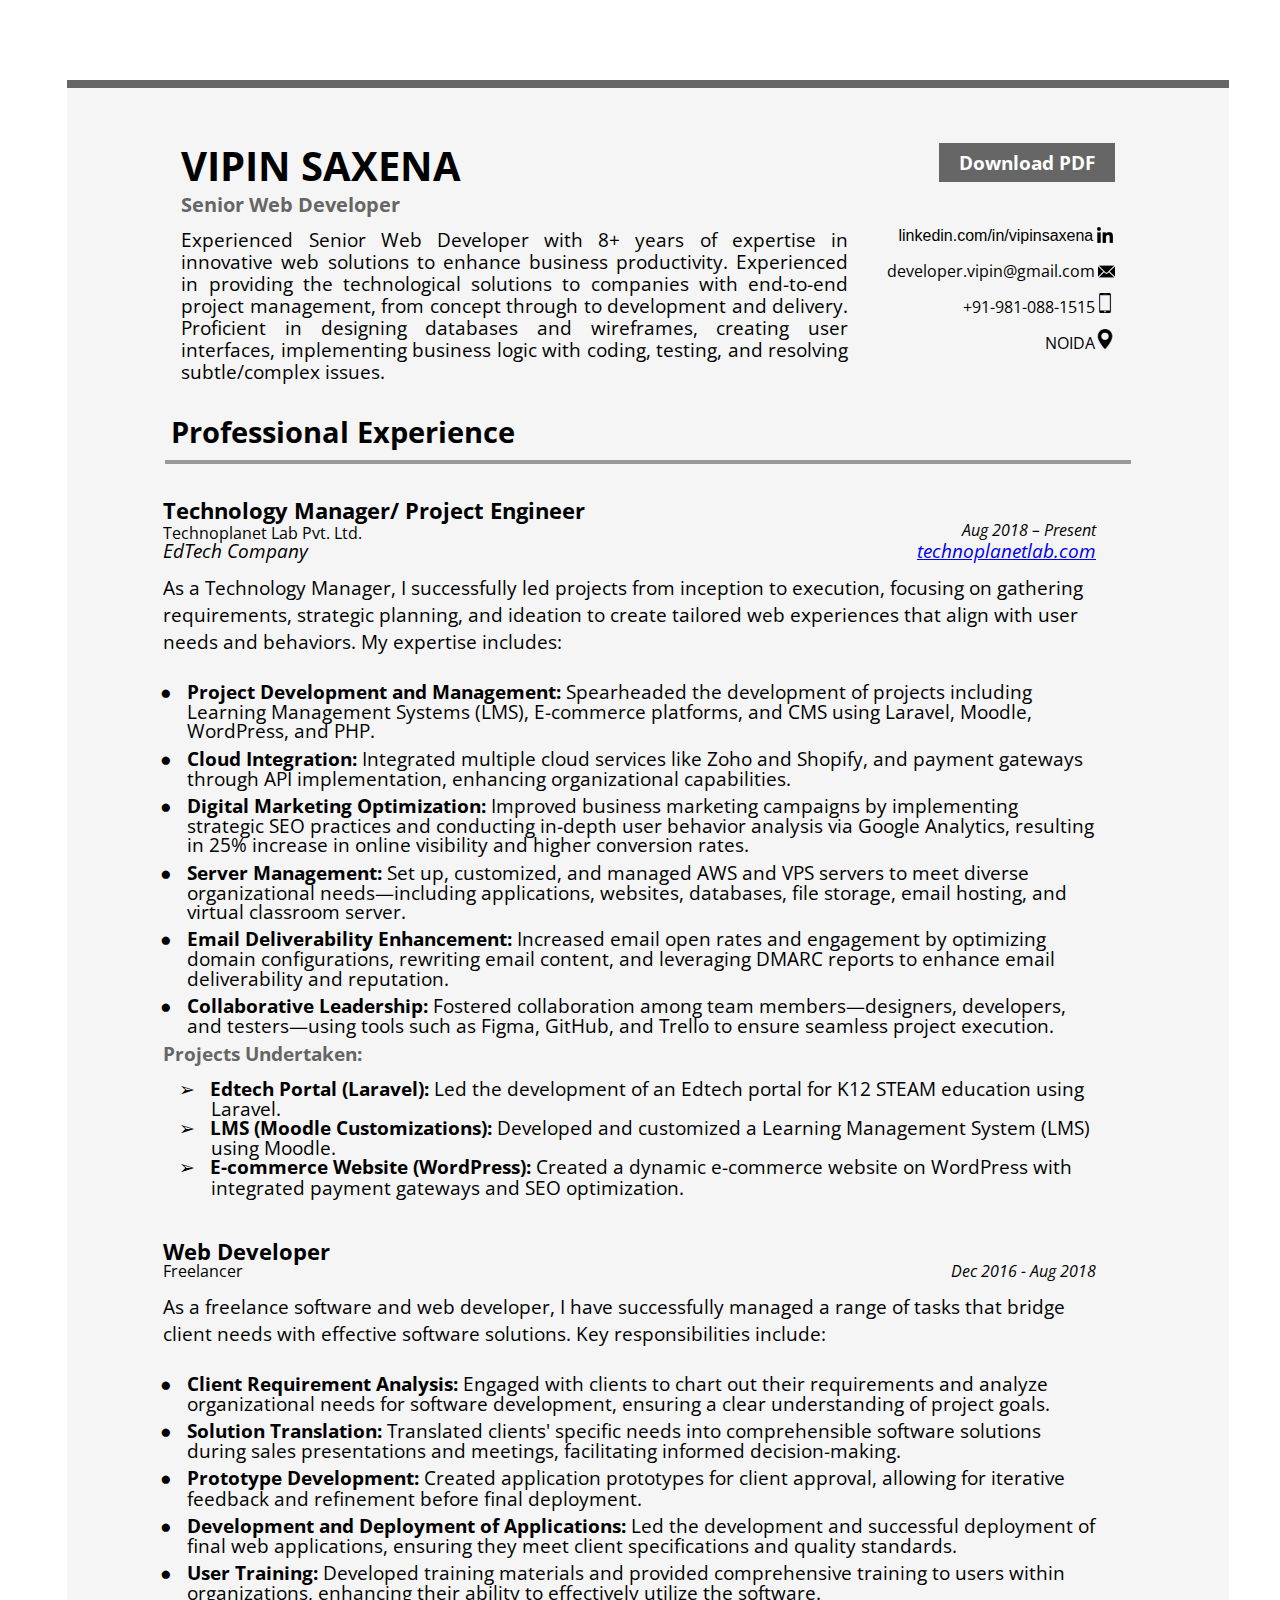
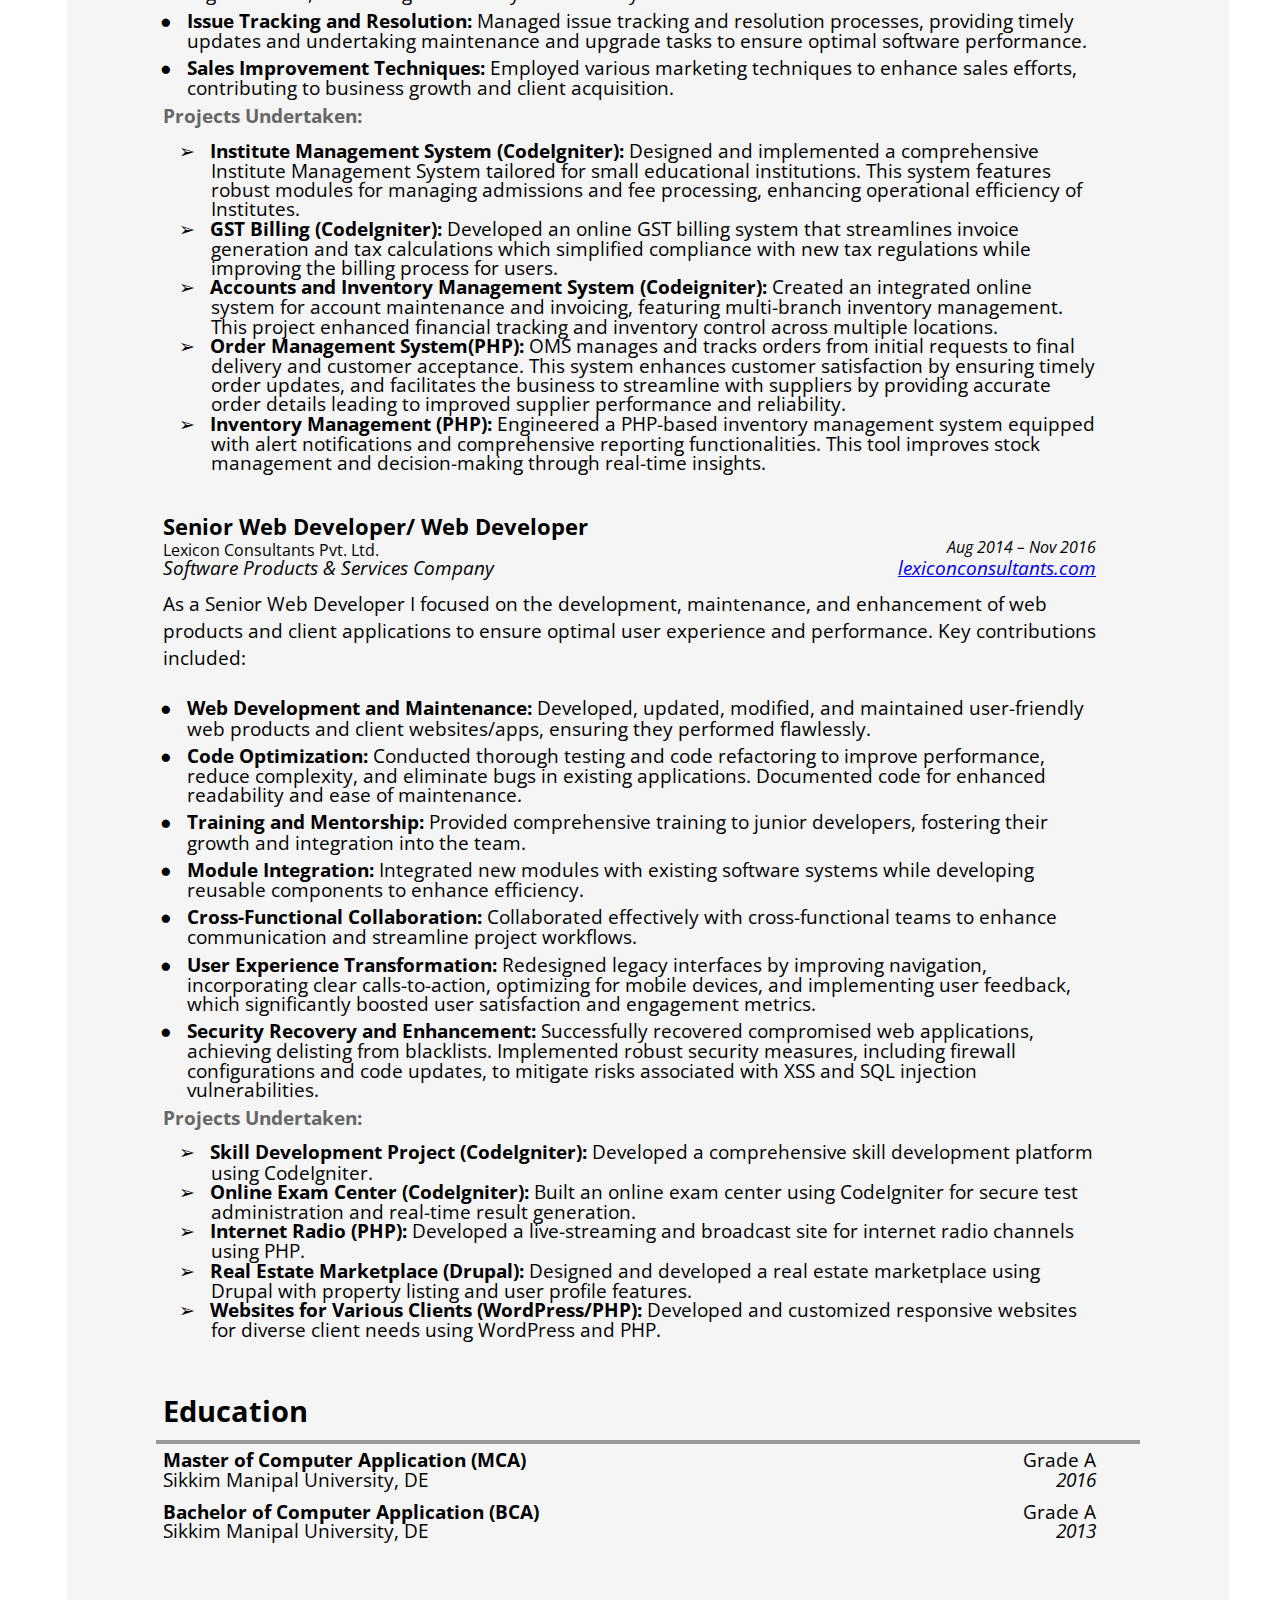
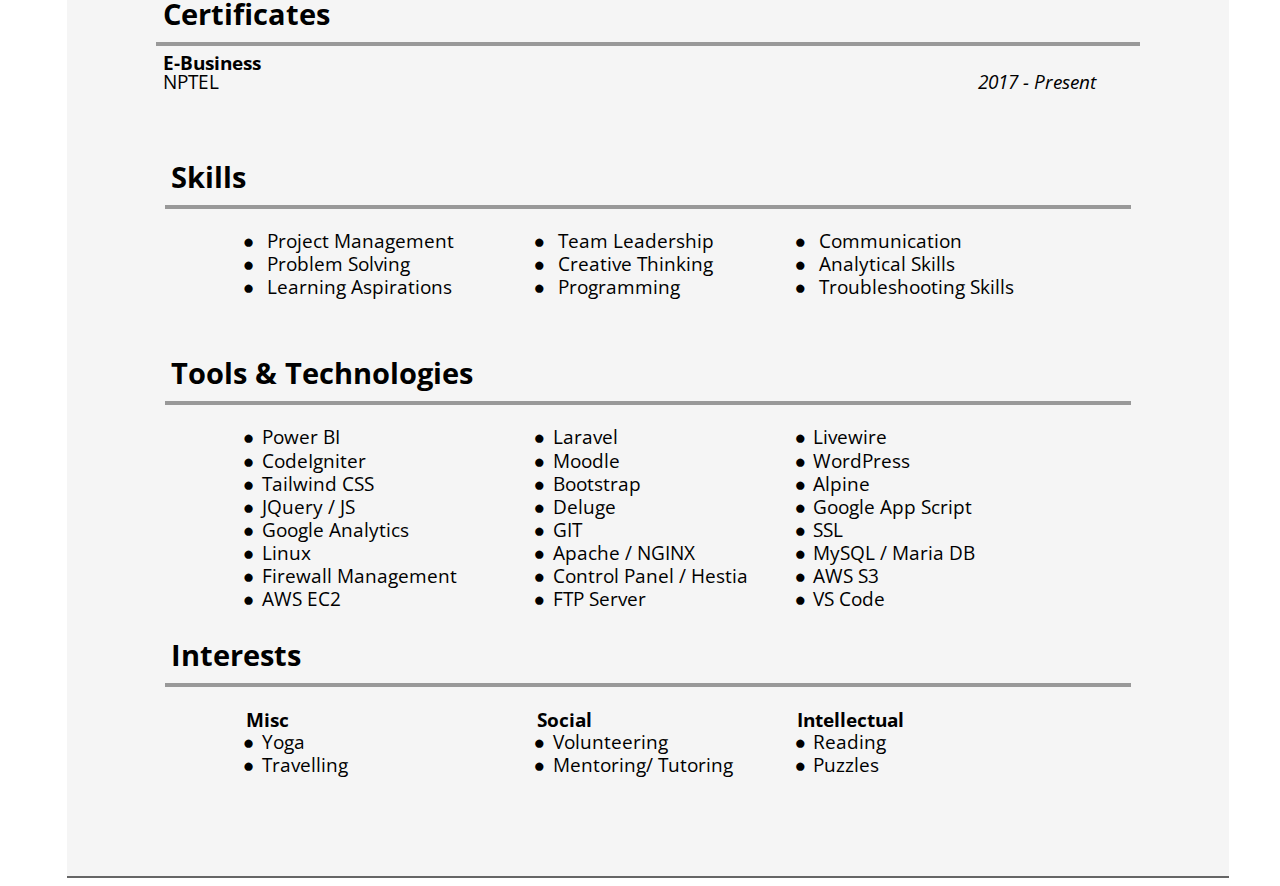
==== index.html @ e1110d9c "Updated Resume" ====
<html>
  <head>
    <meta content="text/html; charset=UTF-8" http-equiv="content-type" />
    <link rel="preconnect" href="https://fonts.googleapis.com" />
    <link rel="preconnect" href="https://fonts.gstatic.com" crossorigin />
    <link
      href="https://fonts.googleapis.com/css2?family=Open+Sans:ital,wght@0,300..800;1,300..800&display=swap"
      rel="stylesheet"
    />
    <link rel="stylesheet" href="style.css" />
  </head>
  <body class="doc-content">
    <div class="container">
      <table class="c86">
        <tr class="c74">
          <td class="c28" colspan="1" rowspan="6">
            <p class="c3 title">
              <span class="c41 c73">VIPIN SAXENA</span>
            </p>
            <p class="c30 subtitle">
              <span class="c76">Senior Web Developer</span>
            </p>
            <p class="c18">
              <span class="c1"
                >Experienced Senior Web Developer with 8+ years of expertise in innovative web solutions to enhance business productivity. Experienced in providing the technological solutions to companies with end-to-end project management, from concept through to development and delivery. Proficient in designing databases and wireframes, creating user interfaces, implementing business logic with coding, testing, and resolving subtle/complex issues.</span>
            </p>
          </td>
          <td class="c16" colspan="1" rowspan="1">
                  <span class="c22"><a
                    id="pdf"
                    href="resume/Vipin_Resume_3.0.pdf"
                    style="
                      font-weight: bold;
                      color: white;
                      display: block;
                      float: right;
                      background: #666;
                      padding: 6px 20px 6px 20px;
                      margin-bottom: 6px;
                      text-decoration: none;
                    "
                    download="">Download PDF</a></span>
          </td>
        </tr>
        <tr class="c37">
          <td class="c33" colspan="1" rowspan="1">
            <p class="c59 c20"><span><a
              class="c24 normal-font"
              target="_blank"
              href="http://linkedin.com/in/vipinsaxena"
              >linkedin.com/in/vipinsaxena</a></span><span
            style="
              overflow: hidden;
              display: inline-block;
              margin: 0px 0px;
              margin-top: 4px;
              margin-bottom: -4px;
              margin-left: 2px;
              border: 0px solid #000000;
              transform: rotate(0rad) translateZ(0px);
              -webkit-transform: rotate(0rad) translateZ(0px);
              width: 19.38px;
              height: 19.38px;
            "
            class="c46 c72 normal-font"><img
              alt=""
              src="images/image2.png"
              style="
                width: 19.38px;
                height: 19.38px;
                margin-left: 0px;
                margin-top: 0px;
                transform: rotate(0rad) translateZ(0px);
                -webkit-transform: rotate(0rad) translateZ(0px);
              "
              title=""/></span></p>
          </td>
        </tr>

        <tr class="c37">
          <td class="c33" colspan="1" rowspan="1">
            <p class="c59 c20"><span class="c22"><a class="c24 normal-font yog vidhyutPatra" href="#" name="developer.vipin" type="gmail"  onclick="this.href='mail'+'to'+':'+this.name+'@'+this.type+'.'+'com';"
                  >@</a></span
              ><span
                style="
                  overflow: hidden;
                  display: inline-block;
                  margin: 0px 0px;
                  margin-top: 6px;
                  margin-bottom: -6px;
                  margin-left: 0px;
                  border: 0px solid #000000;
                  transform: rotate(0rad) translateZ(0px);
                  -webkit-transform: rotate(0rad) translateZ(0px);
                  width: 19.58px;
                  height: 19.58px;
                "
                ><img
                  alt=""
                  src="images/image1.png"
                  style="
                    width: 16.75px;
                    height: 16.75px;
                    margin-left: 0px;
                    margin-top: 0px;
                    transform: rotate(0rad) translateZ(0px);
                    -webkit-transform: rotate(0rad) translateZ(0px);
                  "
                  title=""
              />
            </span></p>
          </td>
        </tr>
        <tr class="c37">
          <td class="c33" colspan="1" rowspan="1">
            <p class="c59 c20">
              <span class="c22"
                ><a class="c24 normal-font yog durbhash" name="9810" type="1515" href="#" onclick="this.href='tel'+':'+this.name+'88'+this.type;">88</a></span
              ><span
                style="
                  overflow: hidden;
                  display: inline-block;
                  margin: 0px 0px;
                  border: 0px solid #000000;
                  transform: rotate(0rad) translateZ(0px);
                  -webkit-transform: rotate(0rad) translateZ(0px);
                  width: 19.58px;
                  height: 19.58px;
                "
                ><img
                  alt=""
                  src="images/image3.png"
                  style="
                    width: 19.58px;
                    height: 19.58px;
                    margin-left: 0px;
                    margin-top: 0px;
                    transform: rotate(0rad) translateZ(0px);
                    -webkit-transform: rotate(0rad) translateZ(0px);
                  "
                  title=""
              /></span>
            </p>
          </td>
        </tr>
        <tr class="c37">
          <td class="c33" colspan="1" rowspan="1">
            <p class="c59 c20">
              <span class="c22"><a class="c24 normal-font" target="_blank" href="https://maps.app.goo.gl/vRNLDm1FJwgRW8YP8">NOIDA</a></span
              ><span
                style="
                  overflow: hidden;
                  display: inline-block;
                  margin: 0px 0px;
                  border: 0px solid #000000;
                  transform: rotate(0rad) translateZ(0px);
                  -webkit-transform: rotate(0rad) translateZ(0px);
                  width: 20px;
                  height: 20px;
                "
                ><img
                  alt=""
                  src="images/image4.png"
                  style="
                    width: 20px;
                    height: 20px;
                    margin-left: 0px;
                    margin-top: 0px;
                    transform: rotate(0rad) translateZ(0px);
                    -webkit-transform: rotate(0rad) translateZ(0px);
                  "
                  title=""
              /></span>
            </p>
          </td>
        </tr>
        
        <tr class="c37">
          <td class="c33" colspan="1" rowspan="1">
            <p class="c13"><span class="c22"></span></p>
          </td>
        </tr>
      </table>
      <p class="c3 c20 title">
        <span class="c41 c82"></span>
      </p>
      <table class="c32">
        <tr class="c6">
          <td class="c53" colspan="1" rowspan="1">
            <p class="c3 title">
              <span class="c15">Professional Experience</span>
            </p>
          </td>
          <td class="c80" colspan="1" rowspan="1">
            <p class="c5"><span class="c39"></span></p>
          </td>
        </tr>
      </table>
      <p class="c5"><span class="c12"></span></p>
      <p class="c5"><span class="c12"></span></p>
      <table class="c32">
        <tr class="c6">
          <td class="c10" colspan="1" rowspan="1">
            <p class="c17">
              <span class="c41 c47">Technology Manager/ Project Engineer</span>
            </p>
            <p class="c48">
              <span class="c46 normal-font">Technoplanet Lab Pvt. Ltd.</span
              ><span class="c46 "></span
              ><span class="c46 c52 normal-font" style="display: block; float: right"
                >Aug 2018 &ndash; Present</span
              ><span class="c36"><br /></span
              ><span class="c36 c52">EdTech Company</span
              ><span class="c36"></span
              ><span class="c36 c52 c79" style="display: block; float: right"
                ><a href="http://www.technoplanetlab.com" target="_blank"
                  >technoplanetlab.com</a
                ></span
              >
            </p>
            <p class="c1"><span class="statement">
              As a Technology Manager, I successfully led projects from
              inception to execution, focusing on gathering requirements,
              strategic planning, and ideation to create tailored web
              experiences that align with user needs and behaviors. My expertise
              includes:</span>
            </p>
            <span class="c36"><br /></span>
            <ul class="c2 lst-kix_7pth4wl0i5ta-0 start responsibilities">
              <li class="c9 li-bullet-0">
                <span class="c1"
                  ><span class="bold">Project Development and Management:</span> Spearheaded the development of projects including Learning Management Systems (LMS), E-commerce platforms, and CMS using Laravel, Moodle, WordPress, and PHP.</span
                >
              </li>
              <li class="c9 li-bullet-0">
                <span class="c1"
                  ><span class="bold">Cloud Integration:</span> Integrated multiple cloud services like Zoho and Shopify, and payment gateways through API implementation, enhancing organizational capabilities.</span
                >
              </li>
              <li class="c9 li-bullet-0">
                <span class="c1"
                  ><span class="bold">Digital Marketing Optimization:</span> Improved business marketing campaigns by implementing strategic SEO practices and conducting in-depth user behavior analysis via Google Analytics, resulting in 25% increase in online visibility and higher conversion rates.</span
                >
              </li>
              <li class="c9 li-bullet-0">
                <span class="c1"
                  ><span class="bold">Server Management:</span> Set up, customized, and managed AWS and VPS servers to meet diverse organizational needs—including applications, websites, databases, file storage, email hosting, and virtual classroom server.</span
                >
              </li>
              <li class="c9 li-bullet-0">
                <span class="c1"
                  ><span class="bold">Email Deliverability Enhancement:</span>
                  Increased email open rates and engagement by optimizing domain
                  configurations, rewriting email content, and leveraging DMARC
                  reports to enhance email deliverability and reputation.</span
                >
              </li>
              <li class="c9 li-bullet-0">
                <span class="c1"
                  ><span class="bold">Collaborative Leadership:</span> Fostered
                  collaboration among team members—designers, developers, and
                  testers—using tools such as Figma, GitHub, and Trello to
                  ensure seamless project execution.</span
                >
              </li>
            </ul>
            <p class="c11 subtitle">
              <span class="c34">Projects Undertaken:</span>
            </p>
            <ul class="c2 lst-kix_u832v8vdke1q-0 start projects">
              <li class="c7 li-bullet-0">
                <span class="c1"
                  ><span class="bold">Edtech Portal (Laravel):</span> Led the development of an Edtech portal for K12 STEAM education using Laravel.</span
                >
              </li>
              <li class="c7 li-bullet-0">
                <span class="c1"><span class="bold">LMS (Moodle Customizations):</span> Developed and customized a Learning Management System (LMS) using Moodle.</span>
              </li>
              <li class="c7 li-bullet-0">
                <span class="c1"><span class="bold">E-commerce Website (WordPress):</span> Created a dynamic e-commerce website on WordPress with integrated payment gateways and SEO optimization.</span>
              </li>
            </ul>
            <p class="c5"><span class="c12"></span></p>
            <p class="c5"><span class="c12"></span></p>
            <p class="c5"><span class="c12"></span></p>
            <p class="c17">
              <span class="c41 c47">Web Developer</span>
            </p>
            <p class="c48">
              <span class="c46 normal-font">Freelancer</span
              ><span class="c46 c52 normal-font" style="display: block; float: right"
                >Dec 2016 - Aug 2018</span
              >
            </p>
            <p class="c1">
              As a freelance software and web developer, I have successfully
              managed a range of tasks that bridge client needs with effective
              software solutions. Key responsibilities include:
            </p>
            <span class="c36"><br /></span>
            <ul class="c2 lst-kix_7pth4wl0i5ta-0 responsibilities">
              <li class="c9 li-bullet-0">
                <span class="c1"
                  ><span class="bold">Client Requirement Analysis:</span>
                  Engaged with clients to chart out their requirements and
                  analyze organizational needs for software development,
                  ensuring a clear understanding of project goals.</span
                >
              </li>
              <li class="c9 li-bullet-0">
                <span class="c1"
                  ><span class="bold">Solution Translation:</span> Translated
                  clients' specific needs into comprehensible software solutions
                  during sales presentations and meetings, facilitating informed
                  decision-making.</span
                >
              </li>
              <li class="c9 li-bullet-0">
                <span class="c1"
                  ><span class="bold">Prototype Development:</span> Created
                  application prototypes for client approval, allowing for
                  iterative feedback and refinement before final
                  deployment.</span
                >
              </li>
              <li class="c9 li-bullet-0">
                <span class="c1"
                  ><span class="bold"
                    >Development and Deployment of Applications:</span
                  >
                  Led the development and successful deployment of final web applications, ensuring they meet client
                  specifications and quality standards.</span
                >
              </li>
              <li class="c9 li-bullet-0">
                <span class="c1"
                  ><span class="bold">User Training:</span> Developed training
                  materials and provided comprehensive training to users within
                  organizations, enhancing their ability to effectively utilize
                  the software.</span
                >
              </li>
              <li class="c9 li-bullet-0">
                <span class="c1"
                  ><span class="bold">Issue Tracking and Resolution:</span>
                  Managed issue tracking and resolution processes, providing
                  timely updates and undertaking maintenance and upgrade tasks
                  to ensure optimal software performance.</span
                >
              </li>
              <li class="c9 li-bullet-0">
                <span class="c1"
                  ><span class="bold">Sales Improvement Techniques:</span>
                  Employed various marketing techniques to enhance sales
                  efforts, contributing to business growth and client
                  acquisition.</span
                >
              </li>
            </ul>
            <p class="c11 subtitle">
              <span class="c34">Projects Undertaken:</span>
            </p>
            <ul class="c2 lst-kix_l4rohbhg8v5f-0 start projects">
              <li class="c8 li-bullet-0">
                <span class="c1"
                  ><span class="bold">Institute Management System (CodeIgniter):</span> Designed and implemented a comprehensive Institute Management System tailored for small educational institutions. This system features robust modules for managing admissions and fee processing, enhancing operational efficiency of Institutes.</span
                >
              </li>
              <li class="c8 li-bullet-0">
                <span class="c1"><span class="bold">GST Billing (CodeIgniter):</span> Developed an online GST billing system that streamlines invoice generation and tax calculations which simplified compliance with new tax regulations while improving the billing process for users.</span>
              </li>
              <li class="c8 li-bullet-0">
                <span class="c1"
                  ><span class="bold">Accounts and Inventory Management System (Codeigniter):</span> Created an integrated online system for account maintenance and invoicing, featuring multi-branch inventory management. This project enhanced financial tracking and inventory control across multiple locations.</span
                >
              </li>
              <li class="c8 li-bullet-0">
                <span class="c1"
                  ><span class="bold">Order Management System(PHP):</span> OMS manages and tracks orders from initial requests to final delivery and customer acceptance. This system enhances customer satisfaction by ensuring timely order updates, and facilitates the business to streamline with suppliers by providing accurate order details leading to improved supplier performance and reliability.</span
                >
              </li>
              <li class="c8 li-bullet-0">
                <span class="c1"><span class="bold">Inventory Management (PHP):</span>  Engineered a PHP-based inventory management system equipped with alert notifications and comprehensive reporting functionalities. This tool improves stock management and decision-making through real-time insights.</span>
              </li>
            </ul>
            <p class="c5"><span class="c12"></span></p>
            <p class="c5"><span class="c12"></span></p>
            <p class="c5"><span class="c12"></span></p>
            <p class="c17">
              <span class="c41 c47">Senior Web Developer/ Web Developer</span>
            </p>
            <p class="c48">
              <span class="c46 normal-font">Lexicon Consultants Pvt. Ltd.</span
              ><span class="c46"></span
              ><span class="c46 c52 normal-font" style="display: block; float: right"
                >Aug 2014 &ndash; Nov 2016</span
              ><span class="c36"><br /></span
              ><span class="c36 c52"
                >Software Products &amp; Services Company</span
              >
              <span class="c46 c52" style="display: block; float: right"
                ><a href="http://www.lexiconconsultants.com" target="_blank"
                  >lexiconconsultants.com</a
                ></span
              >
            </p>
            <p class="c1">
              As a Senior Web Developer I focused on the development,
              maintenance, and enhancement of web products and client
              applications to ensure optimal user experience and performance.
              Key contributions included:
            </p>
            <span class="c36"><br /></span>
            <ul class="c2 lst-kix_7pth4wl0i5ta-0 responsibilities">
              <li class="c9 li-bullet-0">
                <span class="c1"
                  ><span class="bold">Web Development and Maintenance:</span>
                  Developed, updated, modified, and maintained user-friendly web
                  products and client websites/apps, ensuring they performed
                  flawlessly.</span
                >
              </li>
              <li class="c9 li-bullet-0">
                <span class="c1"
                  ><span class="bold">Code Optimization:</span> Conducted
                  thorough testing and code refactoring to improve performance,
                  reduce complexity, and eliminate bugs in existing
                  applications. Documented code for enhanced readability and
                  ease of maintenance.</span
                >
              </li>
              <li class="c9 li-bullet-0">
                <span class="c1"
                  ><span class="bold">Training and Mentorship:</span> Provided
                  comprehensive training to junior developers, fostering their
                  growth and integration into the team.
                </span>
              </li>
              <li class="c9 li-bullet-0">
                <span class="c1"
                  ><span class="bold">Module Integration:</span> Integrated new
                  modules with existing software systems while developing
                  reusable components to enhance efficiency.</span
                >
              </li>
              <li class="c9 li-bullet-0">
                <span class="c1"
                  ><span class="bold">Cross-Functional Collaboration:</span>
                  Collaborated effectively with cross-functional teams to
                  enhance communication and streamline project workflows.</span
                >
              </li>
              <li class="c9 li-bullet-0">
                <span class="c1"
                  ><span class="bold">User Experience Transformation:</span>
                  Redesigned legacy interfaces by improving navigation,
                  incorporating clear calls-to-action, optimizing for mobile
                  devices, and implementing user feedback, which significantly
                  boosted user satisfaction and engagement metrics.</span
                >
              </li>
              <li class="c9 li-bullet-0">
                <span class="c1"
                  ><span class="bold">Security Recovery and Enhancement:</span>
                  Successfully recovered compromised web applications, achieving
                  delisting from blacklists. Implemented robust security
                  measures, including firewall configurations and code updates,
                  to mitigate risks associated with XSS and SQL injection
                  vulnerabilities.</span
                >
              </li>
            </ul>
            <p class="c11 subtitle">
              <span class="c34">Projects Undertaken:</span>
            </p>
            <ul class="c2 lst-kix_4m56k7gk770d-0 start projects">
              <li class="c7 li-bullet-0">
                <span class="c1"
                  ><span class="bold">Skill Development Project (CodeIgniter):</span> Developed a comprehensive skill development platform using CodeIgniter.</span
                >
              </li>
              <li class="c7 li-bullet-0">
                <span class="c1"><span class="bold">Online Exam Center (CodeIgniter):</span> Built an online exam center using CodeIgniter for secure test administration and real-time result generation.</span>
              </li>
              <li class="c7 li-bullet-0">
                <span class="c1"
                  ><span class="bold">Internet Radio (PHP):</span> Developed a live-streaming and broadcast site for internet radio channels using PHP.</span
                >
              </li>
              <li class="c7 li-bullet-0">
                <span class="c1"><span class="bold">Real Estate Marketplace (Drupal):</span> Designed and developed a real estate marketplace using Drupal with property listing and user profile features.</span>
              </li>
              <li class="c7 li-bullet-0">
                <span class="c1"
                  ><span class="bold">Websites for Various Clients (WordPress/PHP):</span> Developed and customized responsive websites for diverse client needs using WordPress and PHP.</span
                >
              </li>
            </ul>
            
          </td>
          <td class="c61" colspan="1" rowspan="1">
            <p class="c13"><span class="c41 c45"></span></p>
          </td>
        </tr>
        <tr class="c78">
          <td class="c62" colspan="1" rowspan="1">
            <p class="c13"><span class="c41 c43"></span></p>
            <p class="c13"><span class="c41 c43"></span></p>
          </td>
          <td class="c23" colspan="1" rowspan="1">
            <p class="c13"><span class="c41 c43"></span></p>
          </td>
        </tr>
        <tr class="c6">
          <td class="c53" colspan="1" rowspan="1">
            <p class="c3 title">
              <span class="c15">Education</span>
            </p>
          </td>
          <td class="c80" colspan="1" rowspan="1">
            <p class="c5"><span class="c39"></span></p>
          </td>
        </tr>
        <tr class="c6">
          <td class="c58" colspan="1" rowspan="1">
            <p class="c17">
              <span class="c45">Master of Computer Application (MCA)</span
              ><span class="c22" style="display: block; float: right"
                >Grade A</span
              >
            </p>
            <p class="c48">
              <span class="c46">Sikkim Manipal University, DE</span
              ><span class="c46 c52" style="display: block; float: right"
                >2016</span
              >
            </p>
            <p class="c17">
              <span class="c45">Bachelor of Computer Application (BCA)</span
              ><span class="c46" style="display: block; float: right"
                >Grade A</span
              >
            </p>
            <p class="c17">
              <span class="c46">Sikkim Manipal University, DE</span
              ><span class="c45"></span
              ><span class="c46 c52" style="display: block; float: right"
                >2013</span
              >
            </p>
            <p class="c13"><span class="c41 c45"></span></p>
            <p class="c13"><span class="c41 c45"></span></p>
            <p class="c13"><span class="c41 c45"></span></p>
          </td>
          <td class="c77" colspan="1" rowspan="1">
            <p class="c13"><span class="c41 c45"></span></p>
          </td>
        </tr>
        <tr class="c6">
          <td class="c53" colspan="1" rowspan="1">
            <p class="c3 title">
              <span class="c15">Certificates</span>
            </p>
          </td>
          <td class="c80" colspan="1" rowspan="1">
            <p class="c5"><span class="c39"></span></p>
          </td>
        </tr>
        <tr class="c6">
          <td class="c58" colspan="1" rowspan="1">
            <p class="c17"><span class="c41 c45">E-Business</span></p>
            <p class="c48">
              <span class="c46">NPTEL</span
              ><span class="c46 c52" style="display: block; float: right"
                >2017 - Present</span
              >
            </p>
          </td>
          <td class="c61" colspan="1" rowspan="1">
            <p class="c13 c26"><span class="c22"></span></p>
          </td>
        </tr>
        <tr class="c6">
          <td class="c38" colspan="1" rowspan="1">
            <p class="c13"><span class="c41 c45"></span></p>
          </td>
          <td class="c70" colspan="1" rowspan="1">
            <p class="c13 c26"><span class="c22"></span></p>
          </td>
        </tr>
      </table>
      <p class="c5"><span class="c12"></span></p>
      <table class="c32">
        <tr class="c6">
          <td class="c53" colspan="1" rowspan="1">
            <p class="c3 title">
              <span class="c15">Skills</span>
            </p>
          </td>
          <td class="c80" colspan="1" rowspan="1">
            <p class="c5"><span class="c39"></span></p>
          </td>
        </tr>
      </table>
      <p class="c25 c20"><span class="c22"></span></p>
      <table class="c32">
        <tr class="c6">
          <td class="c66" colspan="1" rowspan="1">
            <ul class="c2 lst-kix_7pth4wl0i5ta-0">
              <li class="c21 li-bullet-0">
                <span class="c1">Project Management</span>
              </li>
              <li class="c21 li-bullet-0">
                <span class="c1">Problem Solving</span>
              </li>
              <li class="c21 li-bullet-0">
                <span class="c1">Learning Aspirations</span>
              </li>
            </ul>
          </td>
          <td class="c66" colspan="1" rowspan="1">
            <ul class="c2 lst-kix_7pth4wl0i5ta-0">
              <li class="c0 li-bullet-0">
                <span class="c1">Team Leadership</span>
              </li>
              <li class="c0 li-bullet-0">
                <span class="c1">Creative Thinking</span>
              </li>
              <li class="c0 li-bullet-0">
                <span class="c1">Programming</span>
              </li>
            </ul>
          </td>
          <td class="c66 pl-25" colspan="1" rowspan="1">
            <ul class="c2 lst-kix_7pth4wl0i5ta-0">
              <li class="c21 li-bullet-0">
                <span class="c1">Communication</span>
              </li>
              <li class="c21 li-bullet-0">
                <span class="c1">Analytical Skills</span>
              </li>
              <li class="c21 li-bullet-0">
                <span class="c1">Troubleshooting Skills</span>
              </li>
            </ul>
          </td>
        </tr>
      </table>
      <p class="c25 c20"><span class="c22"></span></p>
      <p class="c5"><span class="c12"></span></p>
      <p class="c5"><span class="c12"></span></p>
      <table class="c32">
        <tr class="c6">
          <td class="c53" colspan="1" rowspan="1">
            <p class="c3 title">
              <span class="c15">Tools &amp; Technologies</span>
            </p>
          </td>
          <td class="c80" colspan="1" rowspan="1">
            <p class="c5"><span class="c39"></span></p>
          </td>
        </tr>
      </table>
      <p class="c25 c20"><span class="c22"></span></p>
      <table class="c32">
        <tr class="c6">
          <td class="c44" colspan="1" rowspan="1">
            <ul class="c2 lst-kix_7pth4wl0i5ta-0">
              <li class="c21 li-bullet-0"><span class="c1">Power BI</span></li>
              <li class="c21 li-bullet-0"><span class="c1">CodeIgniter</span></li>
              <li class="c21 li-bullet-0"><span class="c1">Tailwind CSS</span></li>
              <li class="c21 li-bullet-0"><span class="c1">JQuery / JS</span></li>
              <li class="c21 li-bullet-0"><span class="c1">Google Analytics</span></li>
              <li class="c21 li-bullet-0"><span class="c1">Linux</span></li>
              <li class="c21 li-bullet-0"><span class="c1">Firewall Management</span></li>
              <li class="c21 li-bullet-0"><span class="c1">AWS EC2</span></li>
            </ul>
          </td>
          <td class="c83" colspan="1" rowspan="1">
            <ul class="c2 lst-kix_7pth4wl0i5ta-0">
              <li class="c0 li-bullet-0"><span class="c1">Laravel</span></li>
              <li class="c0 li-bullet-0"><span class="c1">Moodle</span></li>
              <li class="c0 li-bullet-0"><span class="c1">Bootstrap</span></li>
              <li class="c0 li-bullet-0"><span class="c1">Deluge</span></li>
              <li class="c0 li-bullet-0"><span class="c1">GIT</span></li>
              <li class="c0 li-bullet-0"><span class="c1">Apache / NGINX</span></li>
              <li class="c0 li-bullet-0"><span class="c1">Control Panel / Hestia</span></li>
              <li class="c0 li-bullet-0"><span class="c1">FTP Server</span></li>
            </ul>
          </td>
          <td class="c84 pl-25" colspan="1" rowspan="1">
            <ul class="c2 lst-kix_7pth4wl0i5ta-0">
              <li class="c21 li-bullet-0"><span class="c1">Livewire</span></li>
              <li class="c21 li-bullet-0"><span class="c1">WordPress</span></li>
              <li class="c21 li-bullet-0"><span class="c1">Alpine</span></li>
              <li class="c21 li-bullet-0"><span class="c1">Google App Script</span></li>
              <li class="c21 li-bullet-0"><span class="c1">SSL</span></li>
              <li class="c21 li-bullet-0"><span class="c1">MySQL / Maria DB</span></li>
              <li class="c21 li-bullet-0"><span class="c1">AWS S3</span></li>
              <li class="c21 li-bullet-0"><span class="c1">VS Code</span></li>
            </ul>
          </td>
        </tr>
      </table>
      <p class="c25 c20"><span class="c22"></span></p>
      <table class="c32">
        <tr class="c6">
          <td class="c53" colspan="1" rowspan="1">
            <p class="c3 title">
              <span class="c15">Interests</span>
            </p>
          </td>
          <td class="c80" colspan="1" rowspan="1">
            <p class="c5"><span class="c39"></span></p>
          </td>
        </tr>
      </table>
      <p class="c25 c20"><span class="c22"></span></p>
      <table class="c32">
        <tr class="c6">
          <td class="c44" colspan="1" rowspan="1">
            <p class="c25"><span class="c1 bold">Misc</span></p>
            <ul class="c2 lst-kix_7pth4wl0i5ta-0">
              <li class="c21 li-bullet-0"><span class="c1">Yoga</span></li>
              <li class="c21 li-bullet-0"><span class="c1">Travelling</span></li>
            </ul>
          </td>
          <td class="c83" colspan="1" rowspan="1">
            <p class="c55 ml-25"><span class="c1 bold">Social</span></p>
            <ul class="c2 lst-kix_7pth4wl0i5ta-0">
              <li class="c0 li-bullet-0"><span class="c1">Volunteering</span></li>
              <li class="c0 li-bullet-0"><span class="c1">Mentoring/ Tutoring</span></li>
            </ul>
          </td>
          <td class="c84 pl-25" colspan="1" rowspan="1">
            <p class="c55"><span class="c1 bold">Intellectual</span></p>
            <ul class="c2 lst-kix_7pth4wl0i5ta-0">
              <li class="c55 c57 li-bullet-0"><span class="c1">Reading</span></li>
              <li class="c55 c57 li-bullet-0"><span class="c1">Puzzles</span></li>
            </ul>
          </td>
        </tr>
      </table>
      <p class="c25 c20"><span class="c39"></span></p>
      <p class="c25 c20"><span class="c39"></span></p>
      <p class="c25 c20"><span class="c39"></span></p>
    </div>
  </body>
</html>
---- style.css ----
.doc-content {
    width: 100%;
}
.container {
    border: solid #666;
    border-width: 8px 0 2px 0;
    background-color:#f5f5f5;
    max-width: 800pt;
    padding: 36pt 36pt 36pt 36pt;
    margin: auto;
    margin-top: 80px;
}

@import url(https://themes.googleusercontent.com/fonts/css?kit=iMc4-4exjgqA-toZgqqJBbSiqzQukToBW0gJCuGOWPj9-YwI2Pt9ZUilmW_RWu-z);
ul.lst-kix_7pth4wl0i5ta-7 {
list-style-type: none;
}
ul.lst-kix_7pth4wl0i5ta-6 {
list-style-type: none;
}
ul.lst-kix_7pth4wl0i5ta-5 {
list-style-type: none;
}
ul.lst-kix_7pth4wl0i5ta-4 {
list-style-type: none;
}
ul.lst-kix_7pth4wl0i5ta-8 {
list-style-type: none;
}
ul.lst-kix_4m56k7gk770d-1 {
list-style-type: none;
}
ul.lst-kix_4m56k7gk770d-2 {
list-style-type: none;
}
ul.lst-kix_4m56k7gk770d-0 {
list-style-type: none;
}
ol.lst-kix_38ufnw9x222y-8 {
list-style-type: none;
}
ol.lst-kix_38ufnw9x222y-7 {
list-style-type: none;
}
.lst-kix_38ufnw9x222y-8 > li {
counter-increment: lst-ctn-kix_38ufnw9x222y-8;
}
ol.lst-kix_38ufnw9x222y-6 {
list-style-type: none;
}
ul.lst-kix_7pth4wl0i5ta-3 {
list-style-type: none;
}
ol.lst-kix_38ufnw9x222y-5 {
list-style-type: none;
}
ul.lst-kix_7pth4wl0i5ta-2 {
list-style-type: none;
}
ol.lst-kix_38ufnw9x222y-4 {
list-style-type: none;
}
.lst-kix_38ufnw9x222y-8 > li:before {
content: "" counter(lst-ctn-kix_38ufnw9x222y-8, lower-roman) ". ";
}
ul.lst-kix_7pth4wl0i5ta-1 {
list-style-type: none;
}
ol.lst-kix_38ufnw9x222y-3 {
list-style-type: none;
}
ul.lst-kix_7pth4wl0i5ta-0 {
list-style-type: none;
}
ol.lst-kix_38ufnw9x222y-2 {
list-style-type: none;
}
ol.lst-kix_38ufnw9x222y-0.start {
counter-reset: lst-ctn-kix_38ufnw9x222y-0 0;
}
ul.lst-kix_4m56k7gk770d-7 {
list-style-type: none;
}
ul.lst-kix_4m56k7gk770d-8 {
list-style-type: none;
}
ul.lst-kix_4m56k7gk770d-5 {
list-style-type: none;
}
.lst-kix_38ufnw9x222y-7 > li {
counter-increment: lst-ctn-kix_38ufnw9x222y-7;
}
ul.lst-kix_4m56k7gk770d-6 {
list-style-type: none;
}
ul.lst-kix_4m56k7gk770d-3 {
list-style-type: none;
}
ul.lst-kix_4m56k7gk770d-4 {
list-style-type: none;
}
ol.lst-kix_38ufnw9x222y-3.start {
counter-reset: lst-ctn-kix_38ufnw9x222y-3 0;
}
.lst-kix_l4rohbhg8v5f-3 > li:before {
content: "\0025cf   ";
}
.lst-kix_l4rohbhg8v5f-4 > li:before {
content: "\0025cb   ";
}
.lst-kix_38ufnw9x222y-6 > li {
counter-increment: lst-ctn-kix_38ufnw9x222y-6;
}
.lst-kix_l4rohbhg8v5f-2 > li:before {
content: "\0025a0   ";
}
.lst-kix_l4rohbhg8v5f-1 > li:before {
content: "\0025cb   ";
}
.lst-kix_l4rohbhg8v5f-0 > li:before {
content: "\0027a2   ";
}
ol.lst-kix_38ufnw9x222y-6.start {
counter-reset: lst-ctn-kix_38ufnw9x222y-6 0;
}
ul.lst-kix_b10qsjuyjiwk-0 {
list-style-type: none;
}
.lst-kix_u832v8vdke1q-4 > li:before {
content: "\0025cb   ";
}
ul.lst-kix_b10qsjuyjiwk-2 {
list-style-type: none;
}
ul.lst-kix_b10qsjuyjiwk-1 {
list-style-type: none;
}
.lst-kix_u832v8vdke1q-5 > li:before {
content: "\0025a0   ";
}
.lst-kix_u832v8vdke1q-6 > li:before {
content: "\0025cf   ";
}
.lst-kix_u832v8vdke1q-7 > li:before {
content: "\0025cb   ";
}
.lst-kix_u832v8vdke1q-8 > li:before {
content: "\0025a0   ";
}
ol.lst-kix_38ufnw9x222y-5.start {
counter-reset: lst-ctn-kix_38ufnw9x222y-5 0;
}
.lst-kix_u832v8vdke1q-3 > li:before {
content: "\0025cf   ";
}
.lst-kix_u832v8vdke1q-1 > li:before {
content: "\0025cb   ";
}
.lst-kix_u832v8vdke1q-2 > li:before {
content: "\0025a0   ";
}
.lst-kix_u832v8vdke1q-0 > li:before {
content: "\0027a2   ";
}
.lst-kix_38ufnw9x222y-0 > li {
counter-increment: lst-ctn-kix_38ufnw9x222y-0;
}
.lst-kix_38ufnw9x222y-3 > li {
counter-increment: lst-ctn-kix_38ufnw9x222y-3;
}
ol.lst-kix_38ufnw9x222y-1.start {
counter-reset: lst-ctn-kix_38ufnw9x222y-1 0;
}
ul.lst-kix_u832v8vdke1q-8 {
list-style-type: none;
}
.lst-kix_4m56k7gk770d-2 > li:before {
content: "\0025a0   ";
}
ul.lst-kix_u832v8vdke1q-7 {
list-style-type: none;
}
.lst-kix_7pth4wl0i5ta-3 > li:before {
content: "\0025cf   ";
}
ul.lst-kix_u832v8vdke1q-6 {
list-style-type: none;
}
ul.lst-kix_u832v8vdke1q-5 {
list-style-type: none;
}
ul.lst-kix_u832v8vdke1q-4 {
list-style-type: none;
}
ul.lst-kix_u832v8vdke1q-3 {
list-style-type: none;
}
.lst-kix_7pth4wl0i5ta-4 > li:before {
content: "\0025cb   ";
}
.lst-kix_7pth4wl0i5ta-5 > li:before {
content: "\0025a0   ";
}
ul.lst-kix_u832v8vdke1q-2 {
list-style-type: none;
}
ul.lst-kix_u832v8vdke1q-1 {
list-style-type: none;
}
.lst-kix_38ufnw9x222y-4 > li {
counter-increment: lst-ctn-kix_38ufnw9x222y-4;
}
ul.lst-kix_u832v8vdke1q-0 {
list-style-type: none;
}
.lst-kix_4m56k7gk770d-1 > li:before {
content: "\0025cb   ";
}
.lst-kix_7pth4wl0i5ta-6 > li:before {
content: "\0025cf   ";
}
.lst-kix_4m56k7gk770d-0 > li:before {
content: "\0027a2   ";
}
.lst-kix_7pth4wl0i5ta-8 > li:before {
content: "\0025a0   ";
}
.lst-kix_7pth4wl0i5ta-7 > li:before {
content: "\0025cb   ";
}
ol.lst-kix_38ufnw9x222y-4.start {
counter-reset: lst-ctn-kix_38ufnw9x222y-4 0;
}
ol.lst-kix_38ufnw9x222y-7.start {
counter-reset: lst-ctn-kix_38ufnw9x222y-7 0;
}
ul.lst-kix_b10qsjuyjiwk-8 {
list-style-type: none;
}
ul.lst-kix_b10qsjuyjiwk-7 {
list-style-type: none;
}
.lst-kix_38ufnw9x222y-2 > li {
counter-increment: lst-ctn-kix_38ufnw9x222y-2;
}
ul.lst-kix_b10qsjuyjiwk-4 {
list-style-type: none;
}
ul.lst-kix_b10qsjuyjiwk-3 {
list-style-type: none;
}
ul.lst-kix_b10qsjuyjiwk-6 {
list-style-type: none;
}
ul.lst-kix_b10qsjuyjiwk-5 {
list-style-type: none;
}
.lst-kix_7pth4wl0i5ta-2 > li:before {
content: "\0025a0   ";
}
.lst-kix_7pth4wl0i5ta-0 > li:before {
content: "\0025cf   ";
}
.lst-kix_7pth4wl0i5ta-1 > li:before {
content: "\0025cb   ";
}
.lst-kix_l4rohbhg8v5f-5 > li:before {
content: "\0025a0   ";
}
.lst-kix_l4rohbhg8v5f-7 > li:before {
content: "\0025cb   ";
}
.lst-kix_l4rohbhg8v5f-6 > li:before {
content: "\0025cf   ";
}
.lst-kix_l4rohbhg8v5f-8 > li:before {
content: "\0025a0   ";
}
.lst-kix_b10qsjuyjiwk-1 > li:before {
content: "\0025c6   ";
}
.lst-kix_b10qsjuyjiwk-0 > li:before {
content: "\002794   ";
}
.lst-kix_38ufnw9x222y-1 > li {
counter-increment: lst-ctn-kix_38ufnw9x222y-1;
}
.lst-kix_38ufnw9x222y-5 > li {
counter-increment: lst-ctn-kix_38ufnw9x222y-5;
}
ol.lst-kix_38ufnw9x222y-1 {
list-style-type: none;
}
ol.lst-kix_38ufnw9x222y-0 {
list-style-type: none;
}
.lst-kix_38ufnw9x222y-6 > li:before {
content: "" counter(lst-ctn-kix_38ufnw9x222y-6, decimal) ". ";
}
.lst-kix_38ufnw9x222y-7 > li:before {
content: "" counter(lst-ctn-kix_38ufnw9x222y-7, lower-latin) ". ";
}
.lst-kix_b10qsjuyjiwk-8 > li:before {
content: "\0025cf   ";
}
.lst-kix_b10qsjuyjiwk-7 > li:before {
content: "\0025c6   ";
}
.lst-kix_38ufnw9x222y-3 > li:before {
content: "" counter(lst-ctn-kix_38ufnw9x222y-3, decimal) ". ";
}
ol.lst-kix_38ufnw9x222y-2.start {
counter-reset: lst-ctn-kix_38ufnw9x222y-2 0;
}
ul.lst-kix_l4rohbhg8v5f-0 {
list-style-type: none;
}
ul.lst-kix_l4rohbhg8v5f-1 {
list-style-type: none;
}
.lst-kix_38ufnw9x222y-4 > li:before {
content: "" counter(lst-ctn-kix_38ufnw9x222y-4, lower-latin) ". ";
}
.lst-kix_38ufnw9x222y-5 > li:before {
content: "" counter(lst-ctn-kix_38ufnw9x222y-5, lower-roman) ". ";
}
ul.lst-kix_l4rohbhg8v5f-2 {
list-style-type: none;
}
ul.lst-kix_l4rohbhg8v5f-3 {
list-style-type: none;
}
ul.lst-kix_l4rohbhg8v5f-4 {
list-style-type: none;
}
.lst-kix_4m56k7gk770d-3 > li:before {
content: "\0025cf   ";
}
.lst-kix_4m56k7gk770d-4 > li:before {
content: "\0025cb   ";
}
ul.lst-kix_l4rohbhg8v5f-5 {
list-style-type: none;
}
.lst-kix_b10qsjuyjiwk-2 > li:before {
content: "\0025cf   ";
}
ul.lst-kix_l4rohbhg8v5f-6 {
list-style-type: none;
}
ul.lst-kix_l4rohbhg8v5f-7 {
list-style-type: none;
}
.lst-kix_b10qsjuyjiwk-3 > li:before {
content: "\0025cb   ";
}
ul.lst-kix_l4rohbhg8v5f-8 {
list-style-type: none;
}
.lst-kix_4m56k7gk770d-5 > li:before {
content: "\0025a0   ";
}
.lst-kix_b10qsjuyjiwk-5 > li:before {
content: "\0025cf   ";
}
.lst-kix_4m56k7gk770d-7 > li:before {
content: "\0025cb   ";
}
.lst-kix_4m56k7gk770d-8 > li:before {
content: "\0025a0   ";
}
.lst-kix_38ufnw9x222y-2 > li:before {
content: "" counter(lst-ctn-kix_38ufnw9x222y-2, lower-roman) ". ";
}
.lst-kix_b10qsjuyjiwk-4 > li:before {
content: "\0025c6   ";
}
.lst-kix_b10qsjuyjiwk-6 > li:before {
content: "\0025cb   ";
}
.lst-kix_4m56k7gk770d-6 > li:before {
content: "\0025cf   ";
}
.lst-kix_38ufnw9x222y-0 > li:before {
content: "" counter(lst-ctn-kix_38ufnw9x222y-0, decimal) ". ";
}
.lst-kix_38ufnw9x222y-1 > li:before {
content: "" counter(lst-ctn-kix_38ufnw9x222y-1, lower-latin) ". ";
}
ol.lst-kix_38ufnw9x222y-8.start {
counter-reset: lst-ctn-kix_38ufnw9x222y-8 0;
}
ol {
margin: 0;
padding: 0;
}
table td,
table th {
padding: 0;
}
.c68 {
border-right-style: solid;
padding: 5pt 5pt 5pt 5pt;
border-bottom-color: #000000;
border-top-width: 0pt;
border-right-width: 0pt;
border-left-color: #000000;
vertical-align: top;
border-right-color: #000000;
border-left-width: 0pt;
border-top-style: solid;
border-left-style: solid;
border-bottom-width: 0pt;
width: 135pt;
border-top-color: #000000;
border-bottom-style: solid;
}
.c40 {
border-right-style: solid;
padding: 5pt 5pt 5pt 5pt;
border-bottom-color: #000000;
border-top-width: 0pt;
border-right-width: 0pt;
border-left-color: #000000;
vertical-align: top;
border-right-color: #000000;
border-left-width: 0pt;
border-top-style: solid;
border-left-style: solid;
border-bottom-width: 0pt;
width: 486pt;
border-top-color: #999999;
border-bottom-style: solid;
}
.c53 {
border-right-style: solid;
padding: 5pt 5pt 5pt 5pt;
border-bottom-color: #999999;
border-top-width: 0pt;
border-right-width: 0pt;
border-left-color: #000000;
vertical-align: top;
border-right-color: #000000;
border-left-width: 0pt;
border-top-style: solid;
border-left-style: solid;
border-bottom-width: 3pt;
width: 700pt;
border-top-color: #999999;
border-bottom-style: solid;
}
.c54 {
border-right-style: solid;
padding: 5pt 5pt 5pt 5pt;
border-bottom-color: #999999;
border-top-width: 0pt;
border-right-width: 0pt;
border-left-color: #000000;
vertical-align: top;
border-right-color: #000000;
border-left-width: 0pt;
border-top-style: solid;
border-left-style: solid;
border-bottom-width: 3pt;
width: 184.5pt;
border-top-color: #999999;
border-bottom-style: solid;
}
.c58 {
border-right-style: solid;
padding: 5pt 5pt 5pt 5pt;
border-bottom-color: #000000;
border-top-width: 3pt;
border-right-width: 0pt;
border-left-color: #000000;
vertical-align: top;
border-right-color: #000000;
border-left-width: 0pt;
border-top-style: solid;
border-left-style: solid;
border-bottom-width: 0pt;
width: 498.8pt;
border-top-color: #999999;
border-bottom-style: solid;
}
.c56 {
border-right-style: solid;
padding: 5pt 5pt 5pt 5pt;
border-bottom-color: #000000;
border-top-width: 3pt;
border-right-width: 0pt;
border-left-color: #000000;
vertical-align: top;
border-right-color: #000000;
border-left-width: 0pt;
border-top-style: solid;
border-left-style: solid;
border-bottom-width: 0pt;
width: 129pt;
border-top-color: #999999;
border-bottom-style: solid;
}
.c16 {
border-right-style: solid;
padding: 5pt 5pt 5pt 5pt;
border-bottom-color: #000000;
border-top-width: 0pt;
border-right-width: 0pt;
border-left-color: #000000;
vertical-align: top;
border-right-color: #000000;
border-left-width: 0pt;
border-top-style: solid;
border-left-style: solid;
border-bottom-width: 0pt;
width: 190pt;
border-top-color: #000000;
border-bottom-style: solid;
}
.c38 {
border-right-style: solid;
padding: 5pt 5pt 5pt 5pt;
border-bottom-color: #000000;
border-top-width: 0pt;
border-right-width: 0pt;
border-left-color: #000000;
vertical-align: top;
border-right-color: #000000;
border-left-width: 0pt;
border-top-style: solid;
border-left-style: solid;
border-bottom-width: 0pt;
width: 498.8pt;
border-top-color: #000000;
border-bottom-style: solid;
}
.c10 {
border-right-style: solid;
padding: 5pt 5pt 5pt 5pt;
border-bottom-color: #000000;
border-top-width: 0pt;
border-right-width: 0pt;
border-left-color: #000000;
vertical-align: top;
border-right-color: #000000;
border-left-width: 0pt;
border-top-style: solid;
border-left-style: solid;
border-bottom-width: 0pt;
width: 498.8pt;
border-top-color: #999999;
border-bottom-style: solid;
}
.c61 {
border-right-style: solid;
padding: 5pt 5pt 5pt 5pt;
border-bottom-color: #000000;
border-top-width: 0pt;
border-right-width: 0pt;
border-left-color: #000000;
vertical-align: top;
border-right-color: #000000;
border-left-width: 0pt;
border-top-style: solid;
border-left-style: solid;
border-bottom-width: 0pt;
width: 5.2pt;
border-top-color: #999999;
border-bottom-style: solid;
}
.c67 {
border-right-style: solid;
padding: 5pt 5pt 5pt 5pt;
border-bottom-color: #000000;
border-top-width: 0pt;
border-right-width: 0pt;
border-left-color: #000000;
vertical-align: top;
border-right-color: #000000;
border-left-width: 0pt;
border-top-style: solid;
border-left-style: solid;
border-bottom-width: 0pt;
width: 190pt;
border-top-color: #999999;
border-bottom-style: solid;
}
.c83 {
border-right-style: solid;
padding: 5pt 5pt 5pt 5pt;
border-bottom-color: #000000;
border-top-width: 0pt;
border-right-width: 0pt;
border-left-color: #000000;
vertical-align: top;
border-right-color: #000000;
border-left-width: 0pt;
border-top-style: solid;
border-left-style: solid;
border-bottom-width: 0pt;
width: 190pt;
border-top-color: #000000;
border-bottom-style: solid;
}
.c14 {
border-right-style: solid;
padding: 5pt 5pt 5pt 5pt;
border-bottom-color: #000000;
border-top-width: 0pt;
border-right-width: 0pt;
border-left-color: #000000;
vertical-align: top;
border-right-color: #000000;
border-left-width: 0pt;
border-top-style: solid;
border-left-style: solid;
border-bottom-width: 0pt;
width: 190pt;
border-top-color: #999999;
border-bottom-style: solid;
}
.c44 {
border-right-style: solid;
padding: 5pt 5pt 5pt 5pt;
border-bottom-color: #000000;
border-top-width: 0pt;
border-right-width: 0pt;
border-left-color: #000000;
vertical-align: top;
border-right-color: #000000;
border-left-width: 0pt;
border-top-style: solid;
border-left-style: solid;
border-bottom-width: 0pt;
width: 190pt;
border-top-color: #000000;
border-bottom-style: solid;
}
.c64 {
border-right-style: solid;
padding: 5pt 5pt 5pt 5pt;
border-bottom-color: #999999;
border-top-width: 0pt;
border-right-width: 0pt;
border-left-color: #000000;
vertical-align: top;
border-right-color: #000000;
border-left-width: 0pt;
border-top-style: solid;
border-left-style: solid;
border-bottom-width: 3pt;
width: 498.8pt;
border-top-color: #000000;
border-bottom-style: solid;
}
.c66 {
border-right-style: solid;
padding: 5pt 5pt 5pt 5pt;
border-bottom-color: #000000;
border-top-width: 0pt;
border-right-width: 0pt;
border-left-color: #000000;
vertical-align: top;
border-right-color: #000000;
border-left-width: 0pt;
border-top-style: solid;
border-left-style: solid;
border-bottom-width: 0pt;
width: 190pt;
border-top-color: #999999;
border-bottom-style: solid;
}
.c70 {
border-right-style: solid;
padding: 5pt 5pt 5pt 5pt;
border-bottom-color: #000000;
border-top-width: 0pt;
border-right-width: 0pt;
border-left-color: #000000;
vertical-align: top;
border-right-color: #000000;
border-left-width: 0pt;
border-top-style: solid;
border-left-style: solid;
border-bottom-width: 0pt;
width: 5.2pt;
border-top-color: #000000;
border-bottom-style: solid;
}
.c35 {
border-right-style: solid;
padding: 5pt 5pt 5pt 5pt;
border-bottom-color: #999999;
border-top-width: 0pt;
border-right-width: 0pt;
border-left-color: #000000;
vertical-align: top;
border-right-color: #000000;
border-left-width: 0pt;
border-top-style: solid;
border-left-style: solid;
border-bottom-width: 3pt;
width: 172.5pt;
border-top-color: #999999;
border-bottom-style: solid;
}
.c84 {
border-right-style: solid;
padding: 5pt 5pt 5pt 5pt;
border-bottom-color: #000000;
border-top-width: 0pt;
border-right-width: 0pt;
border-left-color: #000000;
vertical-align: top;
border-right-color: #000000;
border-left-width: 0pt;
border-top-style: solid;
border-left-style: solid;
border-bottom-width: 0pt;
width: 190pt;
border-top-color: #000000;
border-bottom-style: solid;
}
.c19 {
border-right-style: solid;
padding: 5pt 5pt 5pt 5pt;
border-bottom-color: #000000;
border-top-width: 3pt;
border-right-width: 0pt;
border-left-color: #000000;
vertical-align: top;
border-right-color: #000000;
border-left-width: 0pt;
border-top-style: solid;
border-left-style: solid;
border-bottom-width: 0pt;
width: 184.5pt;
border-top-color: #999999;
border-bottom-style: solid;
}
.c23 {
border-right-style: solid;
padding: 5pt 5pt 5pt 5pt;
border-bottom-color: #999999;
border-top-width: 0pt;
border-right-width: 0pt;
border-left-color: #000000;
vertical-align: top;
border-right-color: #000000;
border-left-width: 0pt;
border-top-style: solid;
border-left-style: solid;
border-bottom-width: 0pt;
width: 5.2pt;
border-top-color: #000000;
border-bottom-style: solid;
}
.c77 {
border-right-style: solid;
padding: 5pt 5pt 5pt 5pt;
border-bottom-color: #000000;
border-top-width: 3pt;
border-right-width: 0pt;
border-left-color: #000000;
vertical-align: top;
border-right-color: #000000;
border-left-width: 0pt;
border-top-style: solid;
border-left-style: solid;
border-bottom-width: 0pt;
width: 5.2pt;
border-top-color: #999999;
border-bottom-style: solid;
}
.c31 {
border-right-style: solid;
padding: 5pt 5pt 5pt 5pt;
border-bottom-color: #999999;
border-top-width: 0pt;
border-right-width: 0pt;
border-left-color: #000000;
vertical-align: top;
border-right-color: #000000;
border-left-width: 0pt;
border-top-style: solid;
border-left-style: solid;
border-bottom-width: 3pt;
width: 129pt;
border-top-color: #999999;
border-bottom-style: solid;
}
.c62 {
border-right-style: solid;
padding: 5pt 5pt 5pt 5pt;
border-bottom-color: #999999;
border-top-width: 0pt;
border-right-width: 0pt;
border-left-color: #000000;
vertical-align: top;
border-right-color: #000000;
border-left-width: 0pt;
border-top-style: solid;
border-left-style: solid;
border-bottom-width: 0pt;
width: 498.8pt;
border-top-color: #000000;
border-bottom-style: solid;
}
.c28 {
border-right-style: solid;
padding: 5pt 5pt 5pt 5pt;
border-bottom-color: #000000;
border-top-width: 0pt;
border-right-width: 0pt;
border-left-color: #000000;
vertical-align: top;
border-right-color: #000000;
border-left-width: 0pt;
border-top-style: solid;
border-left-style: solid;
border-bottom-width: 0pt;
width: 500pt;
border-top-color: #000000;
border-bottom-style: solid;
}
.c80 {
border-right-style: solid;
padding: 5pt 5pt 5pt 5pt;
border-bottom-color: #999999;
border-top-width: 0pt;
border-right-width: 0pt;
border-left-color: #000000;
vertical-align: top;
border-right-color: #000000;
border-left-width: 0pt;
border-top-style: solid;
border-left-style: solid;
border-bottom-width: 3pt;
width: 5.2pt;
border-top-color: #999999;
border-bottom-style: solid;
}
.c29 {
border-right-style: solid;
padding: 5pt 5pt 5pt 5pt;
border-bottom-color: #000000;
border-top-width: 3pt;
border-right-width: 0pt;
border-left-color: #000000;
vertical-align: top;
border-right-color: #000000;
border-left-width: 0pt;
border-top-style: solid;
border-left-style: solid;
border-bottom-width: 0pt;
width: 172.5pt;
border-top-color: #999999;
border-bottom-style: solid;
}
.c33 {
border-right-style: solid;
padding: 5pt 5pt 5pt 5pt;
border-bottom-color: #000000;
border-top-width: 0pt;
border-right-width: 0pt;
border-left-color: #000000;
vertical-align: middle;
border-right-color: #000000;
border-left-width: 0pt;
border-top-style: solid;
border-left-style: solid;
border-bottom-width: 0pt;
width: 140.2pt;
border-top-color: #000000;
border-bottom-style: solid;
}
.c4 {
background-color: #ffffff;
-webkit-text-decoration-skip: none;
font-weight: 700;
text-decoration: underline;
text-decoration-skip-ink: none;
font-size: 1.2rem;
font-family: "Open Sans";
font-style: italic;
}
.c7 {
margin-left: 36pt;
padding-top: 0pt;
padding-left: 0pt;
padding-bottom: 0pt;
line-height: 1;
orphans: 2;
widows: 2;
text-align: left;
}
.c12 {
color: #000000;
font-weight: 400;
text-decoration: none;
vertical-align: baseline;
font-size: 1.2rem;
font-family: "Open Sans";
font-style: normal;
}
.c30 {
padding-top: 0pt;
padding-bottom: 10pt;
line-height: 1.15;
page-break-after: avoid;
orphans: 2;
widows: 2;
text-align: left;
}
.c22 {
color: #000000;
font-weight: 400;
text-decoration: none;
vertical-align: baseline;
font-size: 1.2rem;
font-family: "Open Sans";
font-style: normal;
}
.c76 {
color: #666666;
font-weight: 700;
text-decoration: none;
vertical-align: baseline;
font-family: "Open Sans";
font-style: normal;
}
.c5 {
padding-top: 0pt;
padding-bottom: 0pt;
line-height: 1;
orphans: 2;
widows: 2;
text-align: left;
height: 11pt;
}
.c3 {
padding-top: 0pt;
padding-bottom: 3pt;
line-height: 1;
page-break-after: avoid;
orphans: 2;
widows: 2;
text-align: left;
}
.c39 {
color: #000000;
font-weight: 400;
text-decoration: none;
vertical-align: baseline;
font-size: 18pt;
font-family: "Open Sans";
font-style: normal;
}
.c34 {
color: #666666;
font-weight: 700;
text-decoration: none;
vertical-align: baseline;
font-size: 1.2rem;
font-family: "Open Sans";
font-style: normal;
}
.c1 {
color: #000000;
font-weight: 400;
text-decoration: none;
vertical-align: baseline;
font-size: 1.2rem;
font-family: "Open Sans";
font-style: normal;
}
.c0 {
margin-left: 36pt;
padding-top: 0pt;
padding-left: 0pt;
padding-bottom: 0pt;
line-height: 1.15;
text-align: left;
}
.c25 {
padding-top: 0pt;
padding-bottom: 0pt;
line-height: 1.15;
orphans: 2;
widows: 2;
text-align: left;
}
.c27 {
padding-top: 0pt;
padding-bottom: 0pt;
line-height: 1;
orphans: 2;
widows: 2;
text-align: center;
}
.c8 {
margin-left: 36pt;
padding-top: 0pt;
padding-left: 0pt;
padding-bottom: 0pt;
line-height: 1;
text-align: left;
}
.c65 {
padding-top: 0pt;
padding-bottom: 0pt;
line-height: 1.15;
orphans: 2;
widows: 2;
text-align: center;
}
.c21 {
margin-left: 18pt;
padding-top: 0pt;
padding-left: 0pt;
padding-bottom: 0pt;
line-height: 1.15;
text-align: left;
}
.c9 {
margin-left: 18pt;
padding-top: 0pt;
padding-left: 0pt;
padding-bottom: 0pt;
line-height: 1;
text-align: left;
}
.c18 {
padding-top: 0pt;
padding-bottom: 0pt;
line-height: 1.15;
orphans: 2;
widows: 2;
text-align: justify;
}
.c42 {
padding-top: 0pt;
padding-bottom: 0pt;
line-height: 1;
text-align: right;
margin-right: -4.5pt;
}
.c11 {
padding-top: 0pt;
padding-bottom: 10pt;
line-height: 1;
page-break-after: avoid;
text-align: left;
}
.c13 {
padding-top: 0pt;
padding-bottom: 0pt;
line-height: 1;
text-align: left;
height: 11pt;
}
.c17 {
padding-top: 0pt;
padding-bottom: 0pt;
line-height: 1;
text-align: left;
}
.c69 {
margin-left: auto;
border-spacing: 0;
border-collapse: collapse;
}
.c59 {
padding-top: 0pt;
padding-bottom: 0pt;
line-height: 1;
text-align: right;
}
.c86 {
/* margin-left: -5.8pt; */
border-spacing: 0;
border-collapse: collapse;
margin: auto;
}
.c48 {
padding-top: 0pt;
padding-bottom: 10pt;
line-height: 1;
text-align: left;
}
.c72 {
-webkit-text-decoration-skip: none;
color: #1155cc;
text-decoration: underline;
text-decoration-skip-ink: none;
}
.c55 {
padding-top: 0pt;
padding-bottom: 0pt;
line-height: 1.15;
text-align: left;
}
.c41 {
color: #000000;
text-decoration: none;
vertical-align: baseline;
font-style: normal;
}
.c32 {
border-spacing: 0;
border-collapse: collapse;
margin: auto;
}
.c45 {
font-weight: 700;
font-size: 1.2rem;
font-family: "Open Sans";
}
.c82 {
font-weight: 400;
font-size: 7pt;
font-family: "Open Sans";
}
.c63 {
font-weight: 700;
font-size: 18pt;
font-family: "Open Sans";
}
.c79 {
color: #000000;
text-decoration: none;
vertical-align: baseline;
}
.c43 {
font-weight: 700;
font-size: 4pt;
font-family: "Open Sans";
}
.c15 {
font-size: 22pt;
font-family: "Open Sans";
font-weight: 700;
}
.c73 {
font-weight: 700;
font-size: 30pt;
font-family: "Open Sans";
}
.c50 {
font-weight: 400;
font-size: 8pt;
font-family: "Open Sans";
}
.c47 {
font-weight: 700;
font-size: 1.4rem;
font-family: "Open Sans";
}
.c46 {
font-size: 1.2rem;
font-family: "Open Sans";
font-weight: 400;
}
.c36 {
font-size: 1.2rem;
font-family: "Open Sans";
font-weight: 400;
}
.c81 {
color: #000000;
vertical-align: baseline;
}
.c49 {
margin-left: 18pt;
padding-left: 0pt;
}
.c71 {
margin-left: -13.5pt;
margin-right: -6.8pt;
}
.c26 {
margin-left: 18pt;
text-indent: -18pt;
}
.c75 {
font-weight: 700;
font-family: "Open Sans";
}
.c2 {
padding: 0;
margin: 0;
}
.c24 {
color: inherit;
text-decoration: inherit;
}
.c57 {
margin-left: 18pt;
padding-left: -0pt;
}
.c78 {
height: 13.3pt;
}
.c20 {
height: 11pt;
}
.c60 {
height: 28pt;
}
.c87 {
color: #1155cc;
}
.c85 {
background-color: #ffffff;
}
.c52 {
font-style: italic;
}
.c6 {
height: 0pt;
}
.c37 {
height: 12.8pt;
}
.c74 {
height: 26.2pt;
}
.title {
padding-top: 0pt;
color: #000000;
font-size: 26pt;
padding-bottom: 3pt;
font-family: "Arial";
line-height: 1.15;
page-break-after: avoid;
orphans: 2;
widows: 2;
text-align: left;
}
.subtitle {
padding-top: 0pt;
color: #666666;
font-size: 15pt;
/* padding-bottom: 16pt; */
font-family: "Arial";
line-height: 1.15;
page-break-after: avoid;
orphans: 2;
widows: 2;
text-align: left;
}
li {
color: #000000;
font-size: 1.2rem;
font-family: "Arial";
}
p {
margin: 0;
color: #000000;
font-size: 1.2rem;
font-family: "Arial";
}
h1 {
padding-top: 20pt;
color: #000000;
font-size: 20pt;
padding-bottom: 6pt;
font-family: "Arial";
line-height: 1.15;
page-break-after: avoid;
orphans: 2;
widows: 2;
text-align: left;
}
h2 {
padding-top: 18pt;
color: #000000;
font-size: 16pt;
padding-bottom: 6pt;
font-family: "Arial";
line-height: 1.15;
page-break-after: avoid;
orphans: 2;
widows: 2;
text-align: left;
}
h3 {
padding-top: 16pt;
color: #434343;
font-size: 14pt;
padding-bottom: 4pt;
font-family: "Arial";
line-height: 1.15;
page-break-after: avoid;
orphans: 2;
widows: 2;
text-align: left;
}
h4 {
padding-top: 14pt;
color: #666666;
font-size: 1.2rem;
padding-bottom: 4pt;
font-family: "Arial";
line-height: 1.15;
page-break-after: avoid;
orphans: 2;
widows: 2;
text-align: left;
}
h5 {
padding-top: 12pt;
color: #666666;
font-size: 1.2rem;
padding-bottom: 4pt;
font-family: "Arial";
line-height: 1.15;
page-break-after: avoid;
orphans: 2;
widows: 2;
text-align: left;
}
h6 {
padding-top: 12pt;
color: #666666;
font-size: 1.2rem;
padding-bottom: 4pt;
font-family: "Arial";
line-height: 1.15;
page-break-after: avoid;
font-style: italic;
orphans: 2;
widows: 2;
text-align: left;
}
.bold {
    font-weight: bold;
}
.normal-font{
    font-size: 1rem;
}
li.li-bullet-0:before {
    margin-left: -20pt;
    white-space: nowrap;
    display: inline-block;
    min-width: 18pt;
    }
li.li-bullet-0.c9{
    margin-bottom: 8px;
}
li.li-bullet-0 span.c1 {
    margin-left: -5px;
}
ul.projects li span.c1{
    margin-left: 2px;
}
ul.projects li.li-bullet-0:before {
    margin-left: -24pt;
}
ul.responsibilities li span.c1{
    margin-left: -2px;
}
.ml-25{
    margin-left: 25px;
}
.pl-25{
    padding-left: 25px;
}

a.yog { unicode-bidi:bidi-override; direction:rtl }
a.yog.vidhyutPatra:after { content:"nipiv.repoleved" }
a.yog.vidhyutPatra:before { content:"moc.liamg" }
a.yog.durbhash:after { content:"0-189-19+" }
a.yog.durbhash:before { content:"5151-" }
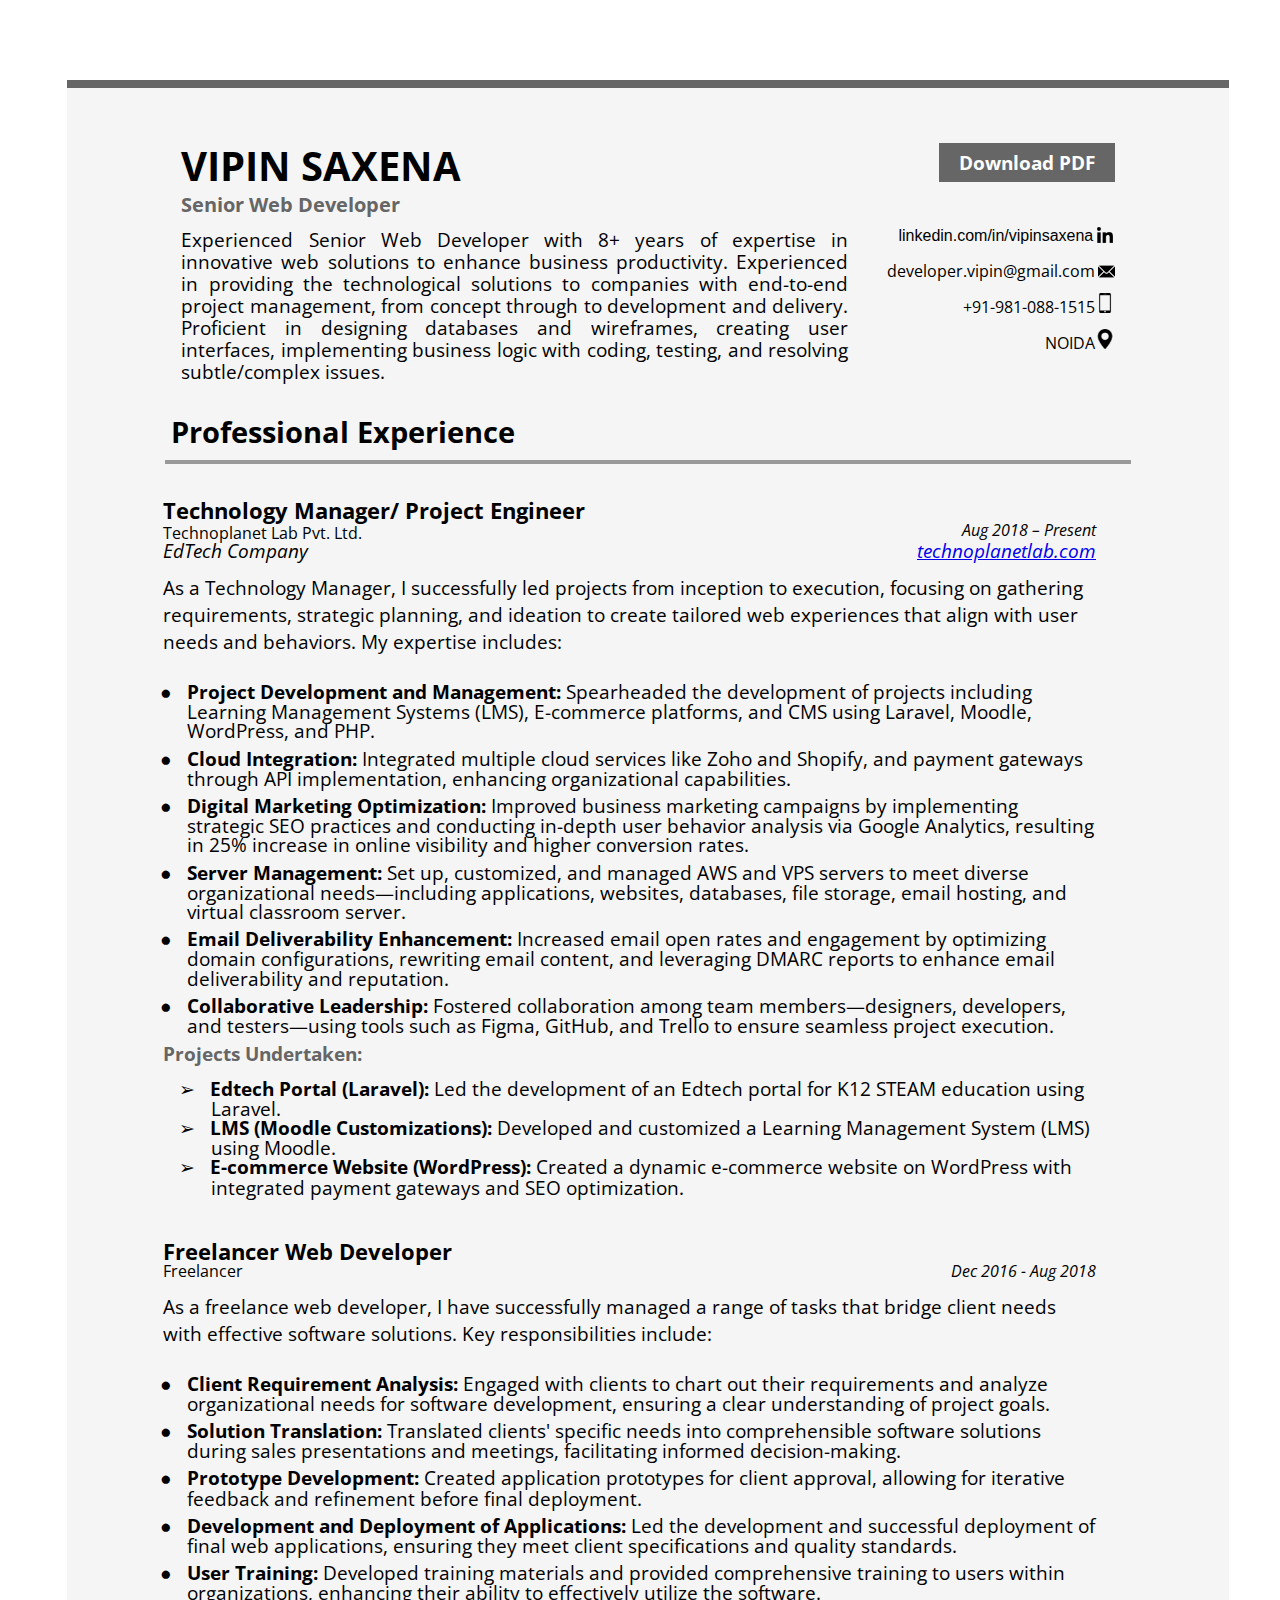
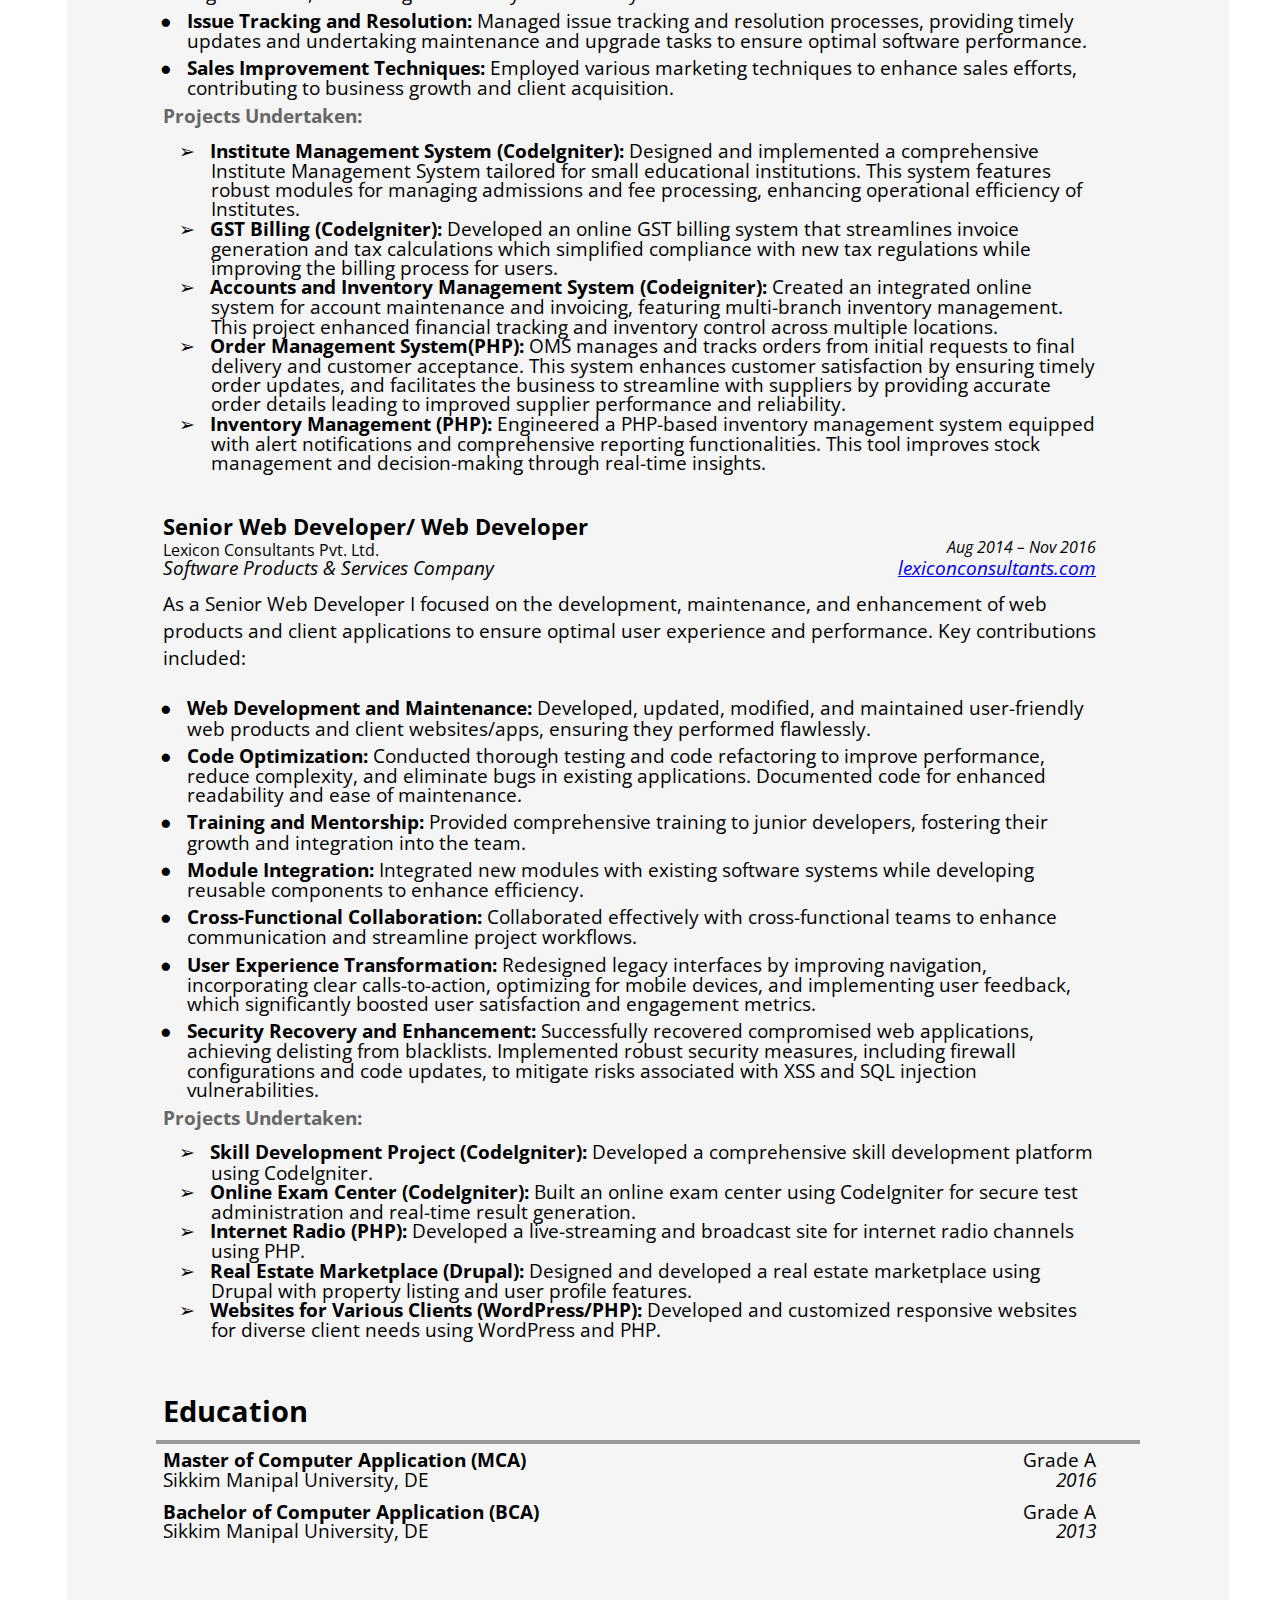
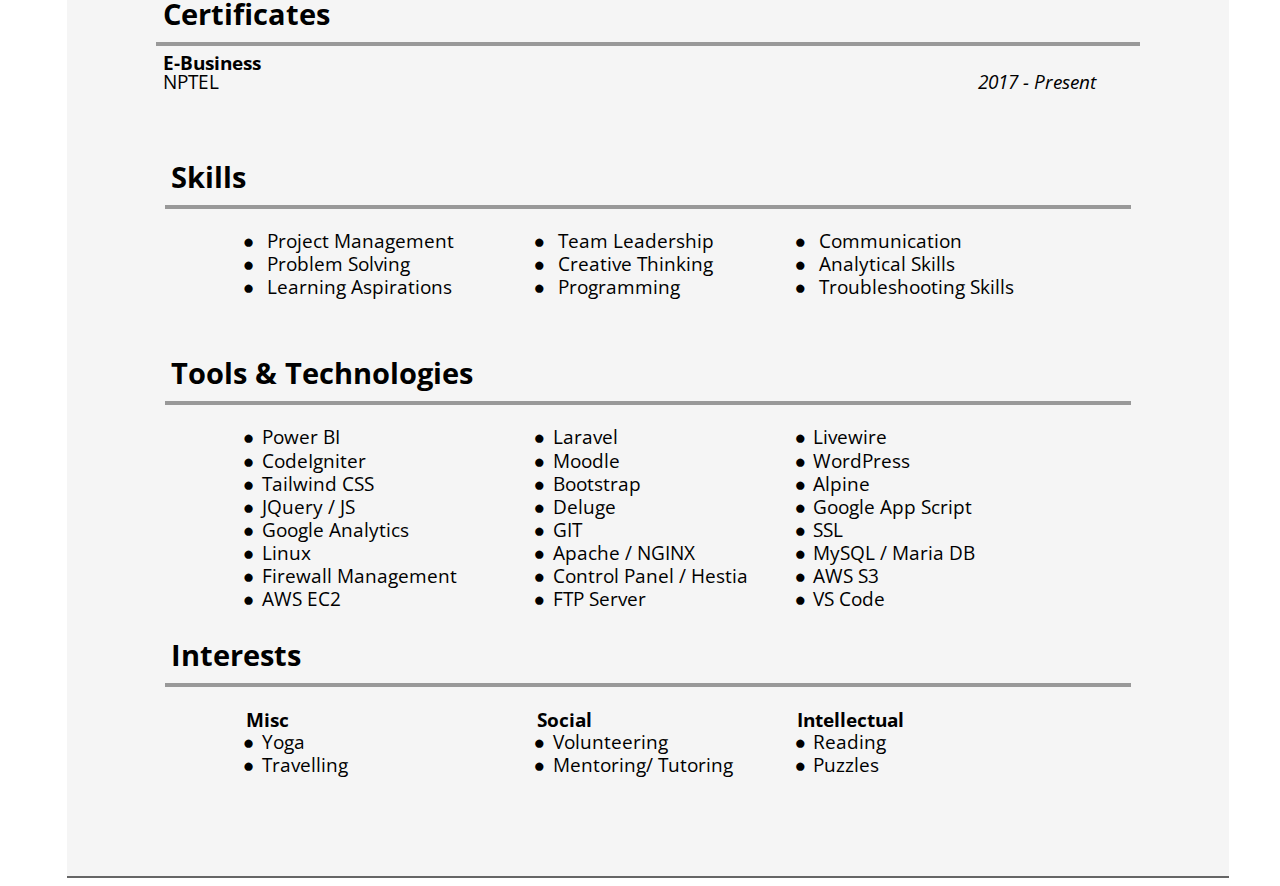
==== commit 36e82f38: "Updated Resume" ====
--- a/index.html
+++ b/index.html
@@ -284,7 +284,7 @@
             <p class="c5"><span class="c12"></span></p>
             <p class="c5"><span class="c12"></span></p>
             <p class="c17">
-              <span class="c41 c47">Web Developer</span>
+              <span class="c41 c47">Freelancer Web Developer</span>
             </p>
             <p class="c48">
               <span class="c46 normal-font">Freelancer</span
@@ -293,7 +293,7 @@
               >
             </p>
             <p class="c1">
-              As a freelance software and web developer, I have successfully
+              As a freelance web developer, I have successfully
               managed a range of tasks that bridge client needs with effective
               software solutions. Key responsibilities include:
             </p>
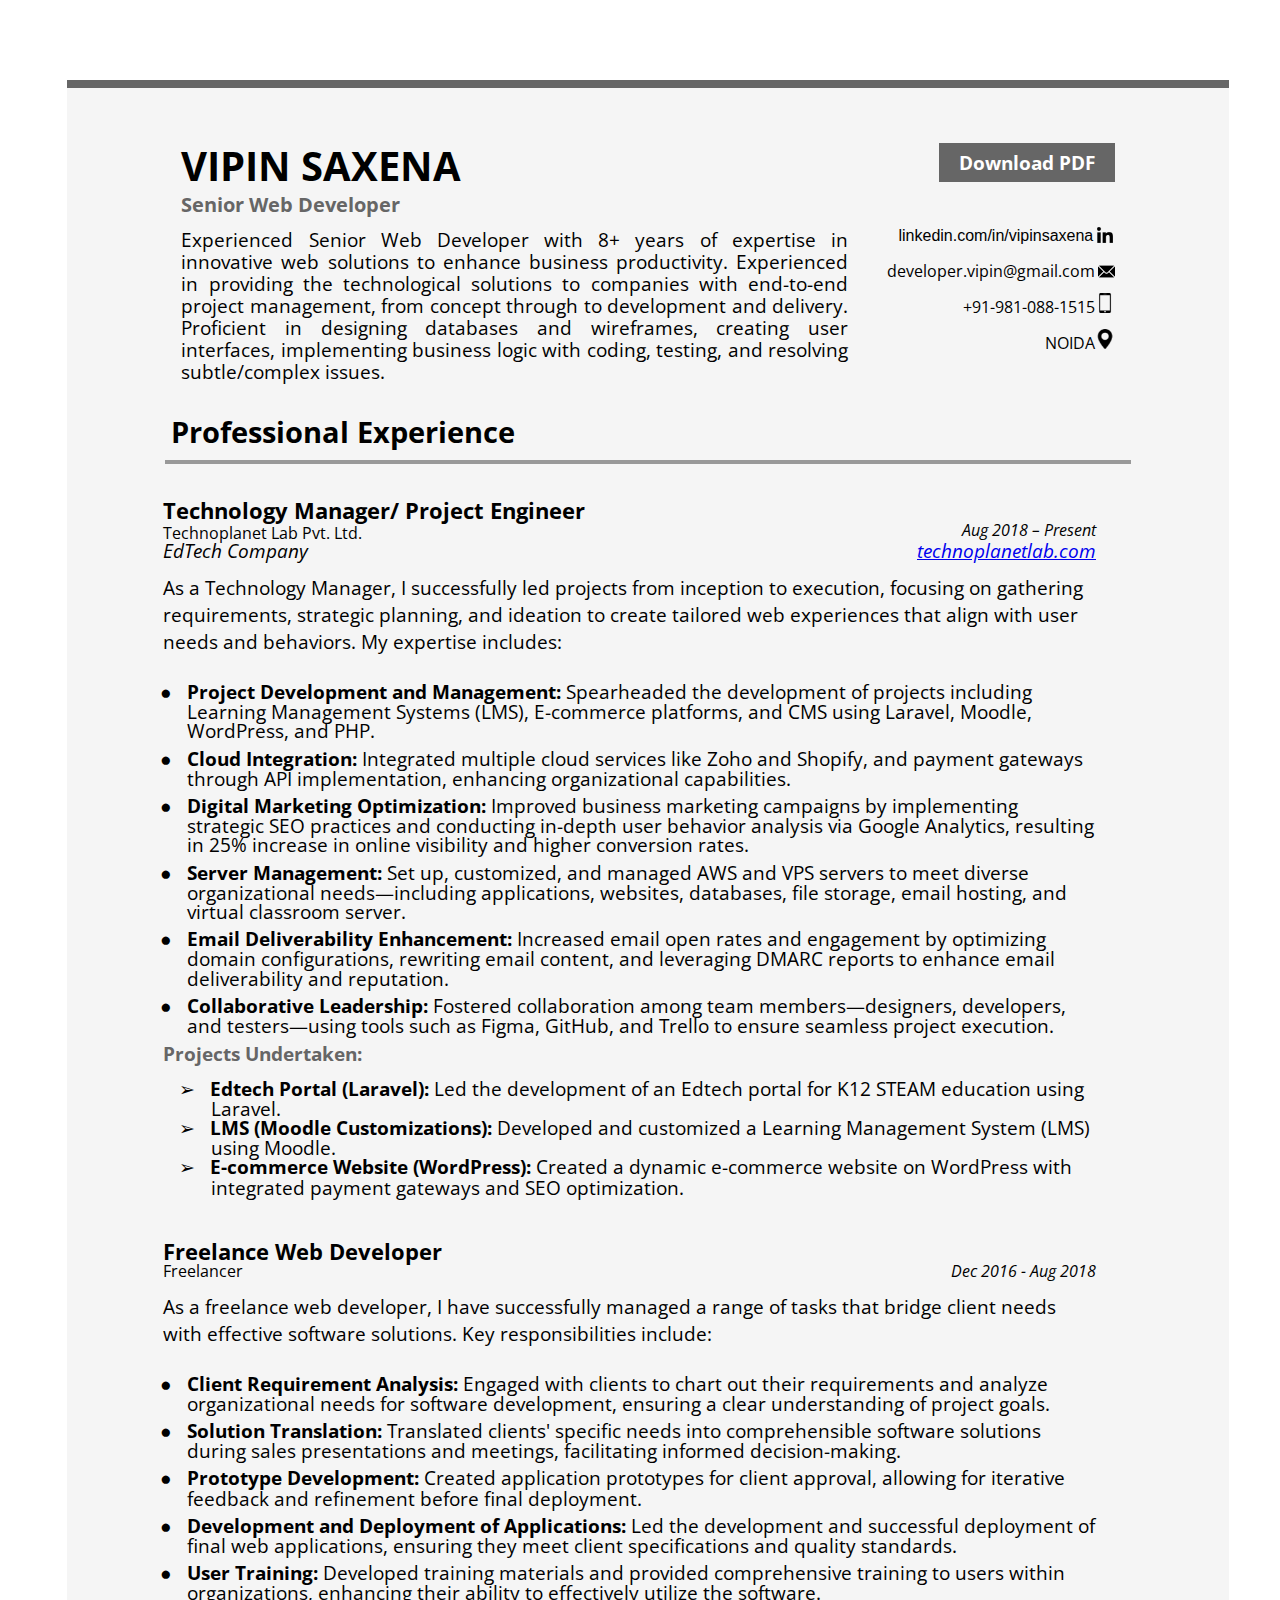
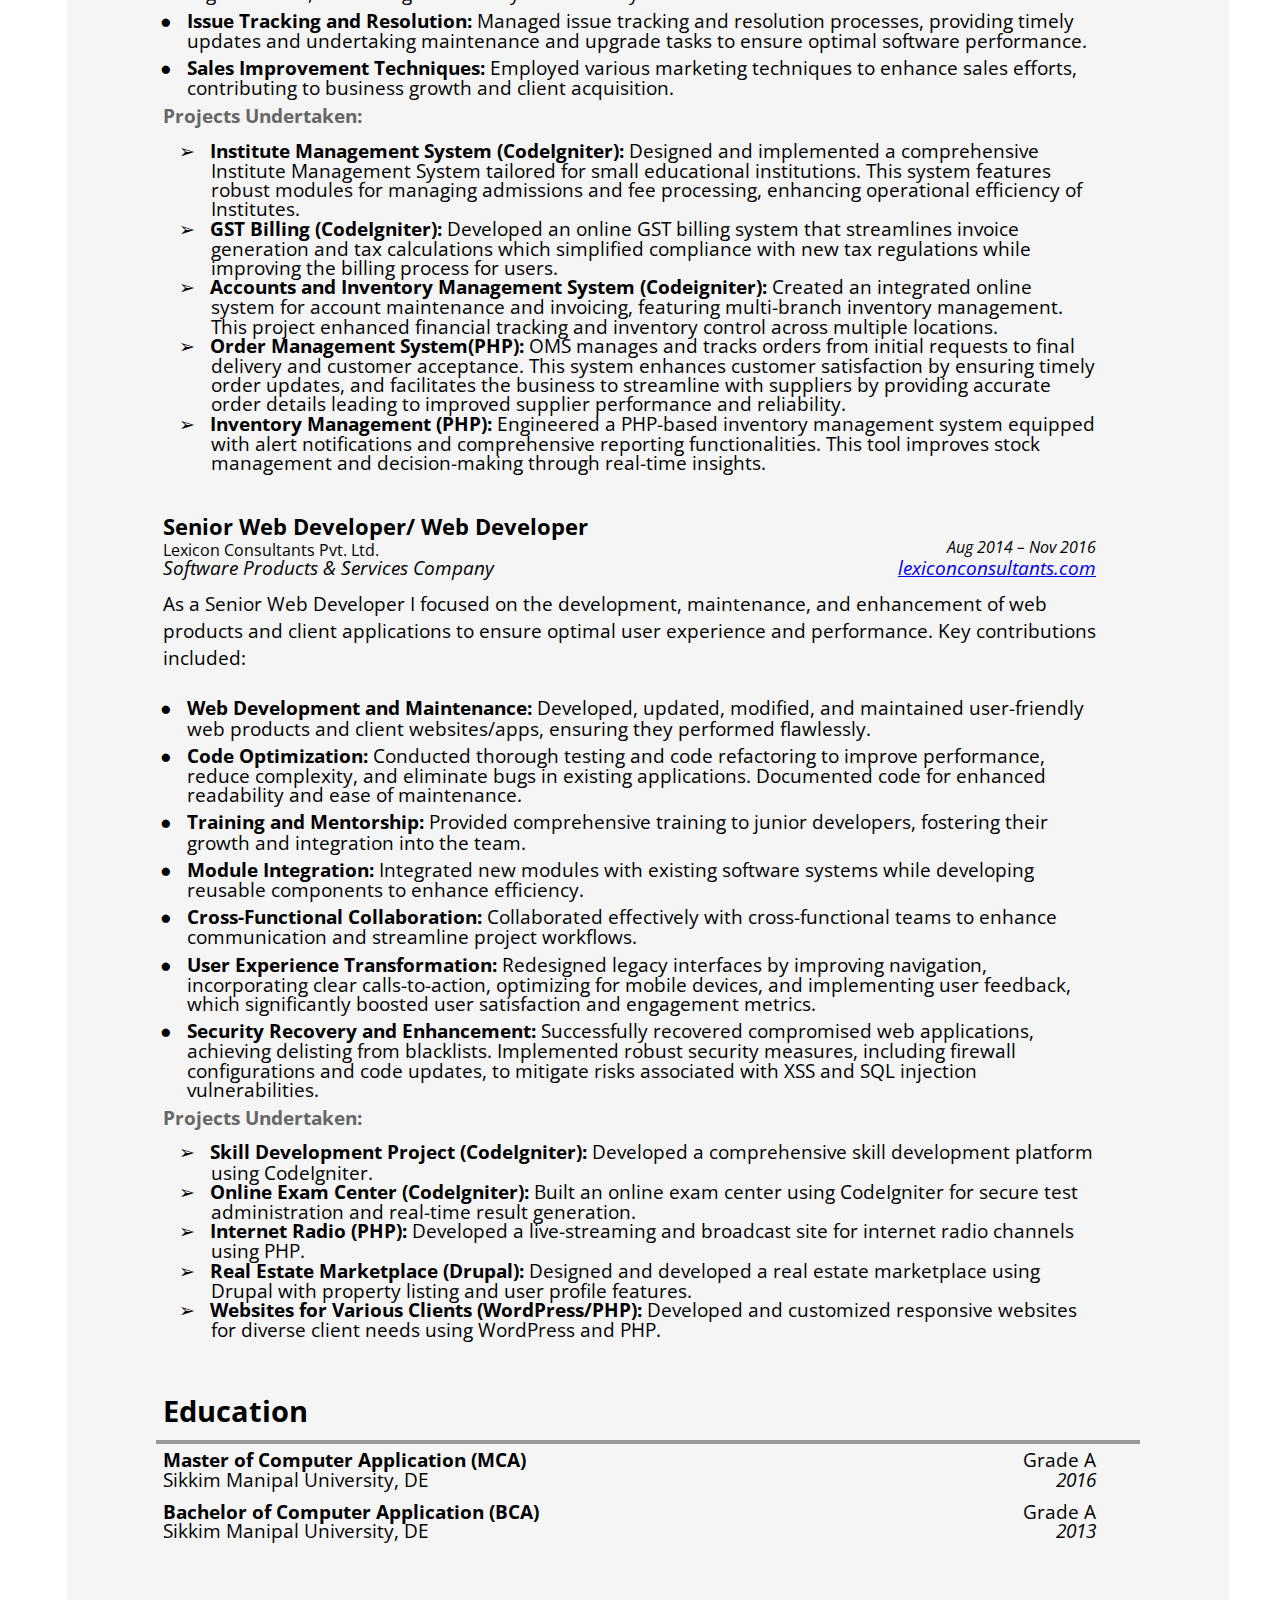
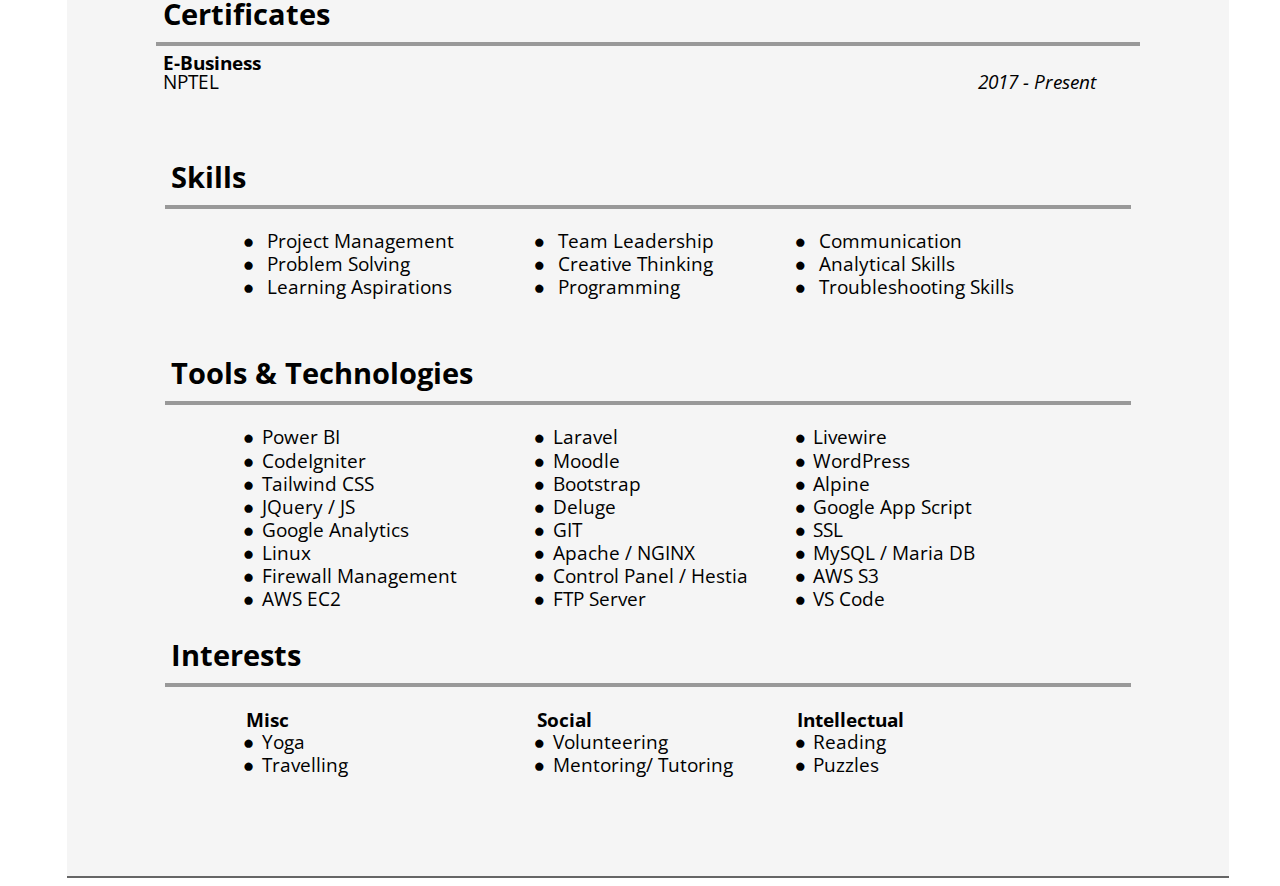
==== commit 04a8826e: "Updated Resume" ====
--- a/index.html
+++ b/index.html
@@ -284,7 +284,7 @@
             <p class="c5"><span class="c12"></span></p>
             <p class="c5"><span class="c12"></span></p>
             <p class="c17">
-              <span class="c41 c47">Freelancer Web Developer</span>
+              <span class="c41 c47">Freelance Web Developer</span>
             </p>
             <p class="c48">
               <span class="c46 normal-font">Freelancer</span
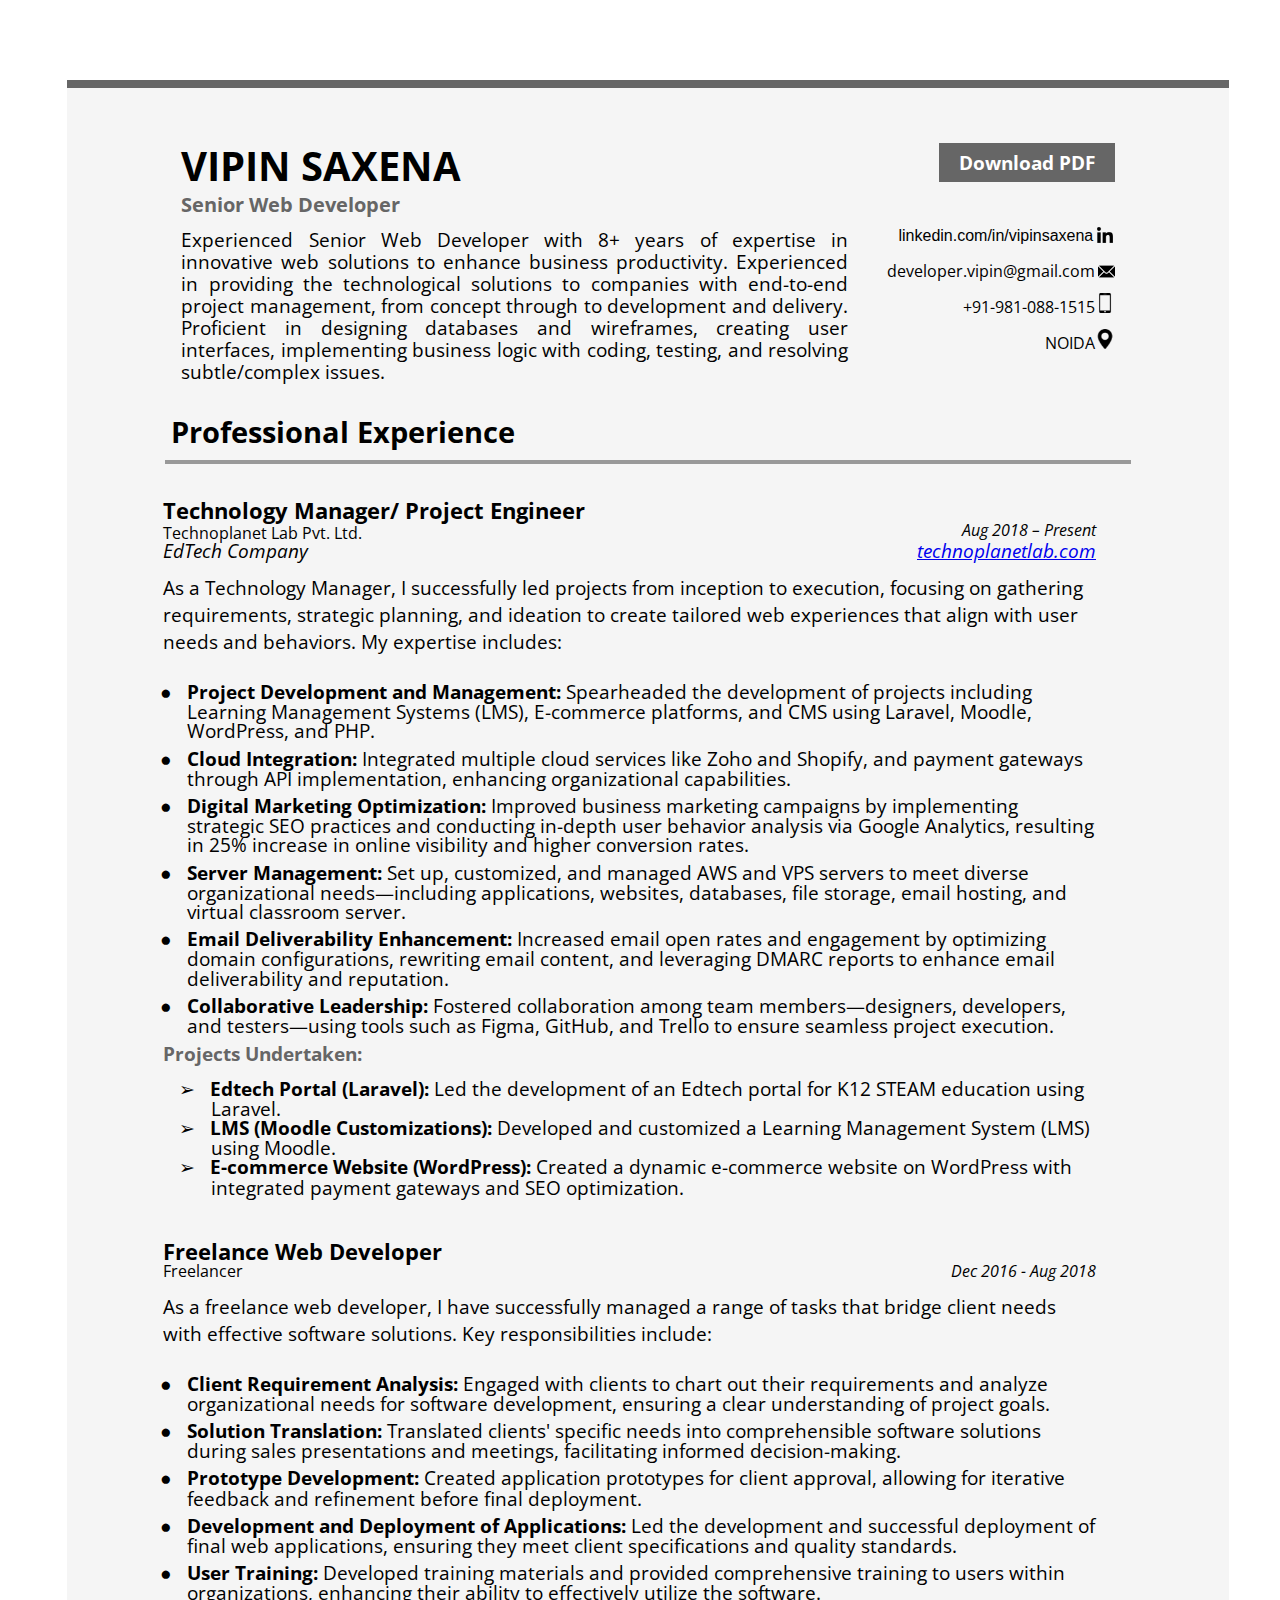
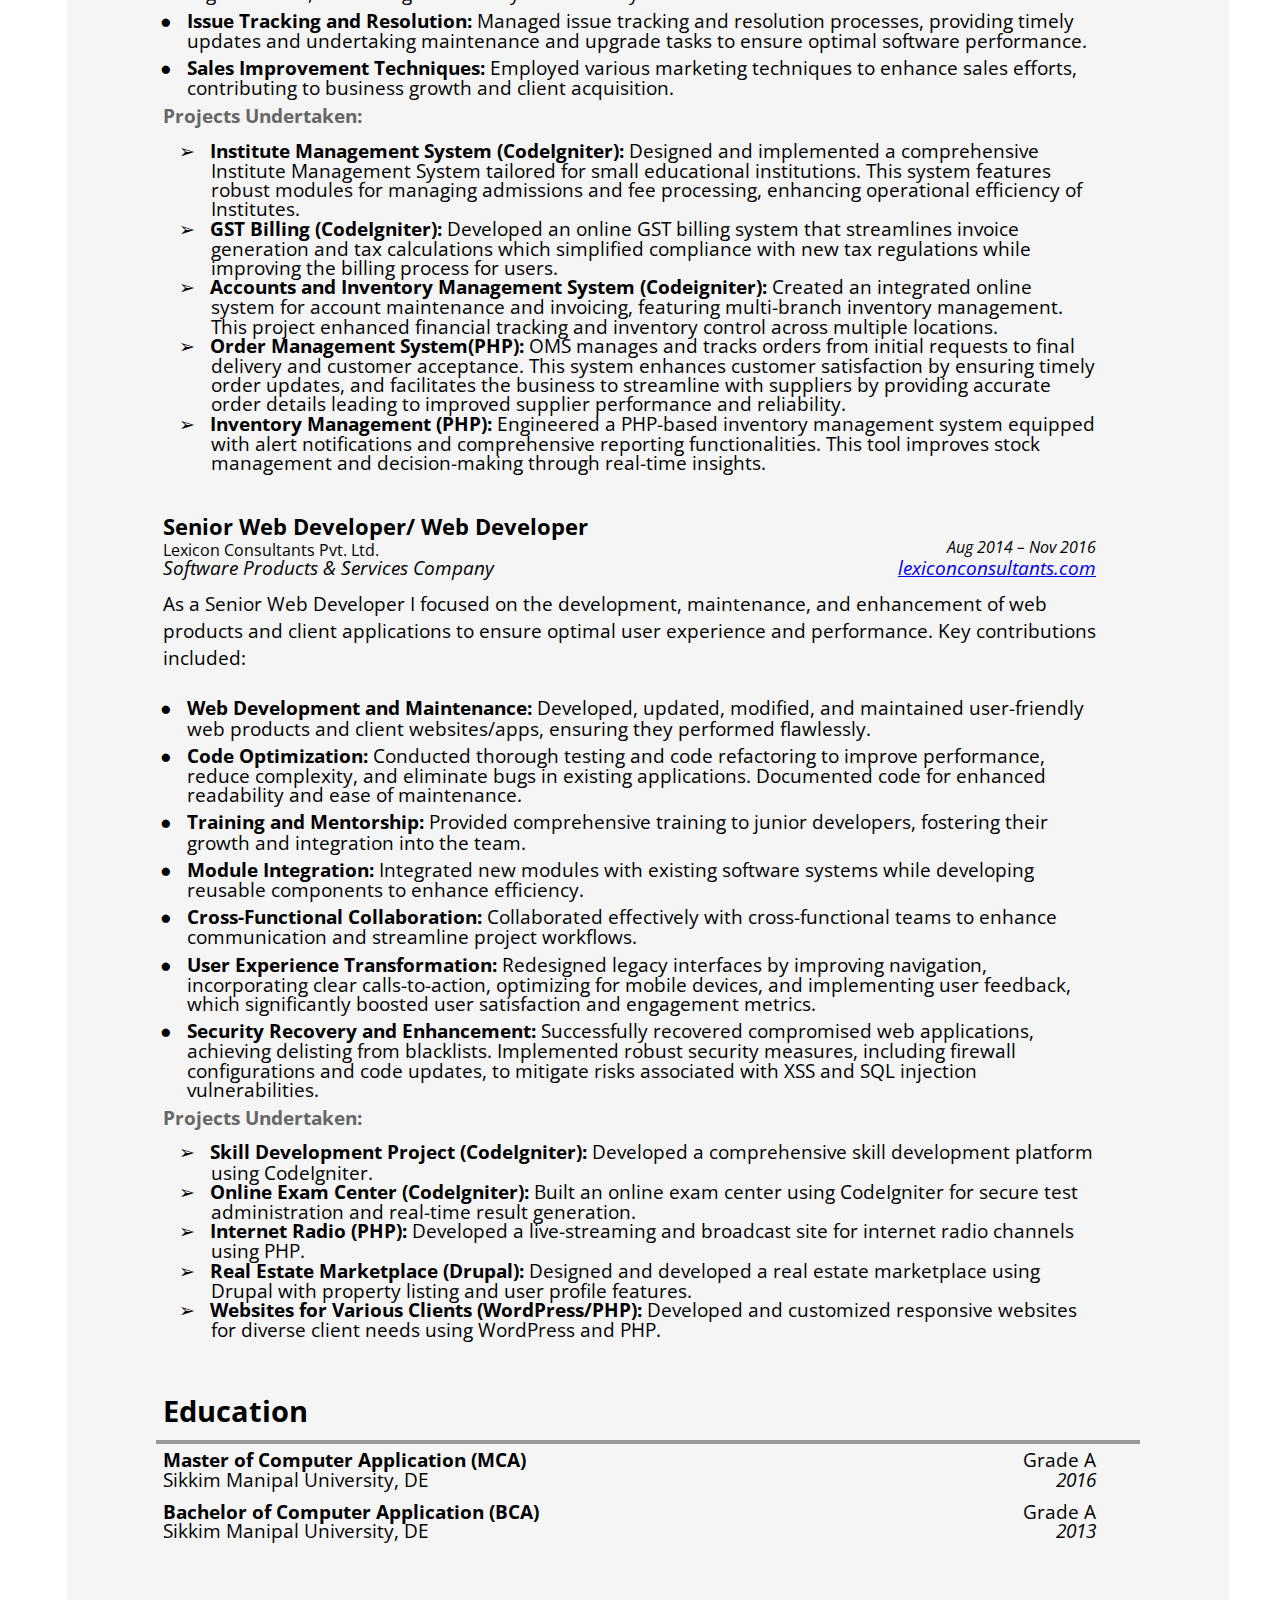
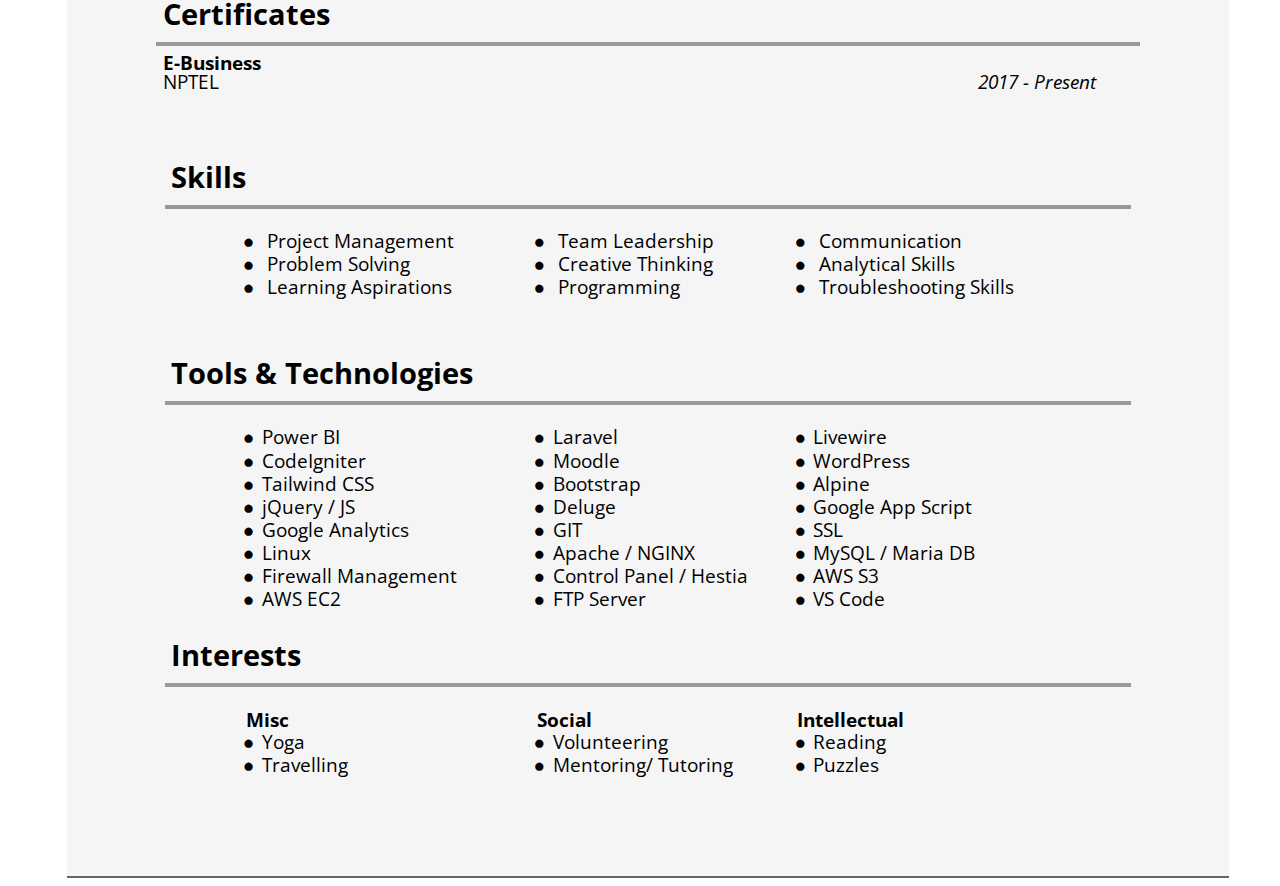
==== commit 4ffc2a7b: "Updated Resume" ====
--- a/index.html
+++ b/index.html
@@ -669,7 +669,7 @@
               <li class="c21 li-bullet-0"><span class="c1">Power BI</span></li>
               <li class="c21 li-bullet-0"><span class="c1">CodeIgniter</span></li>
               <li class="c21 li-bullet-0"><span class="c1">Tailwind CSS</span></li>
-              <li class="c21 li-bullet-0"><span class="c1">JQuery / JS</span></li>
+              <li class="c21 li-bullet-0"><span class="c1">jQuery / JS</span></li>
               <li class="c21 li-bullet-0"><span class="c1">Google Analytics</span></li>
               <li class="c21 li-bullet-0"><span class="c1">Linux</span></li>
               <li class="c21 li-bullet-0"><span class="c1">Firewall Management</span></li>
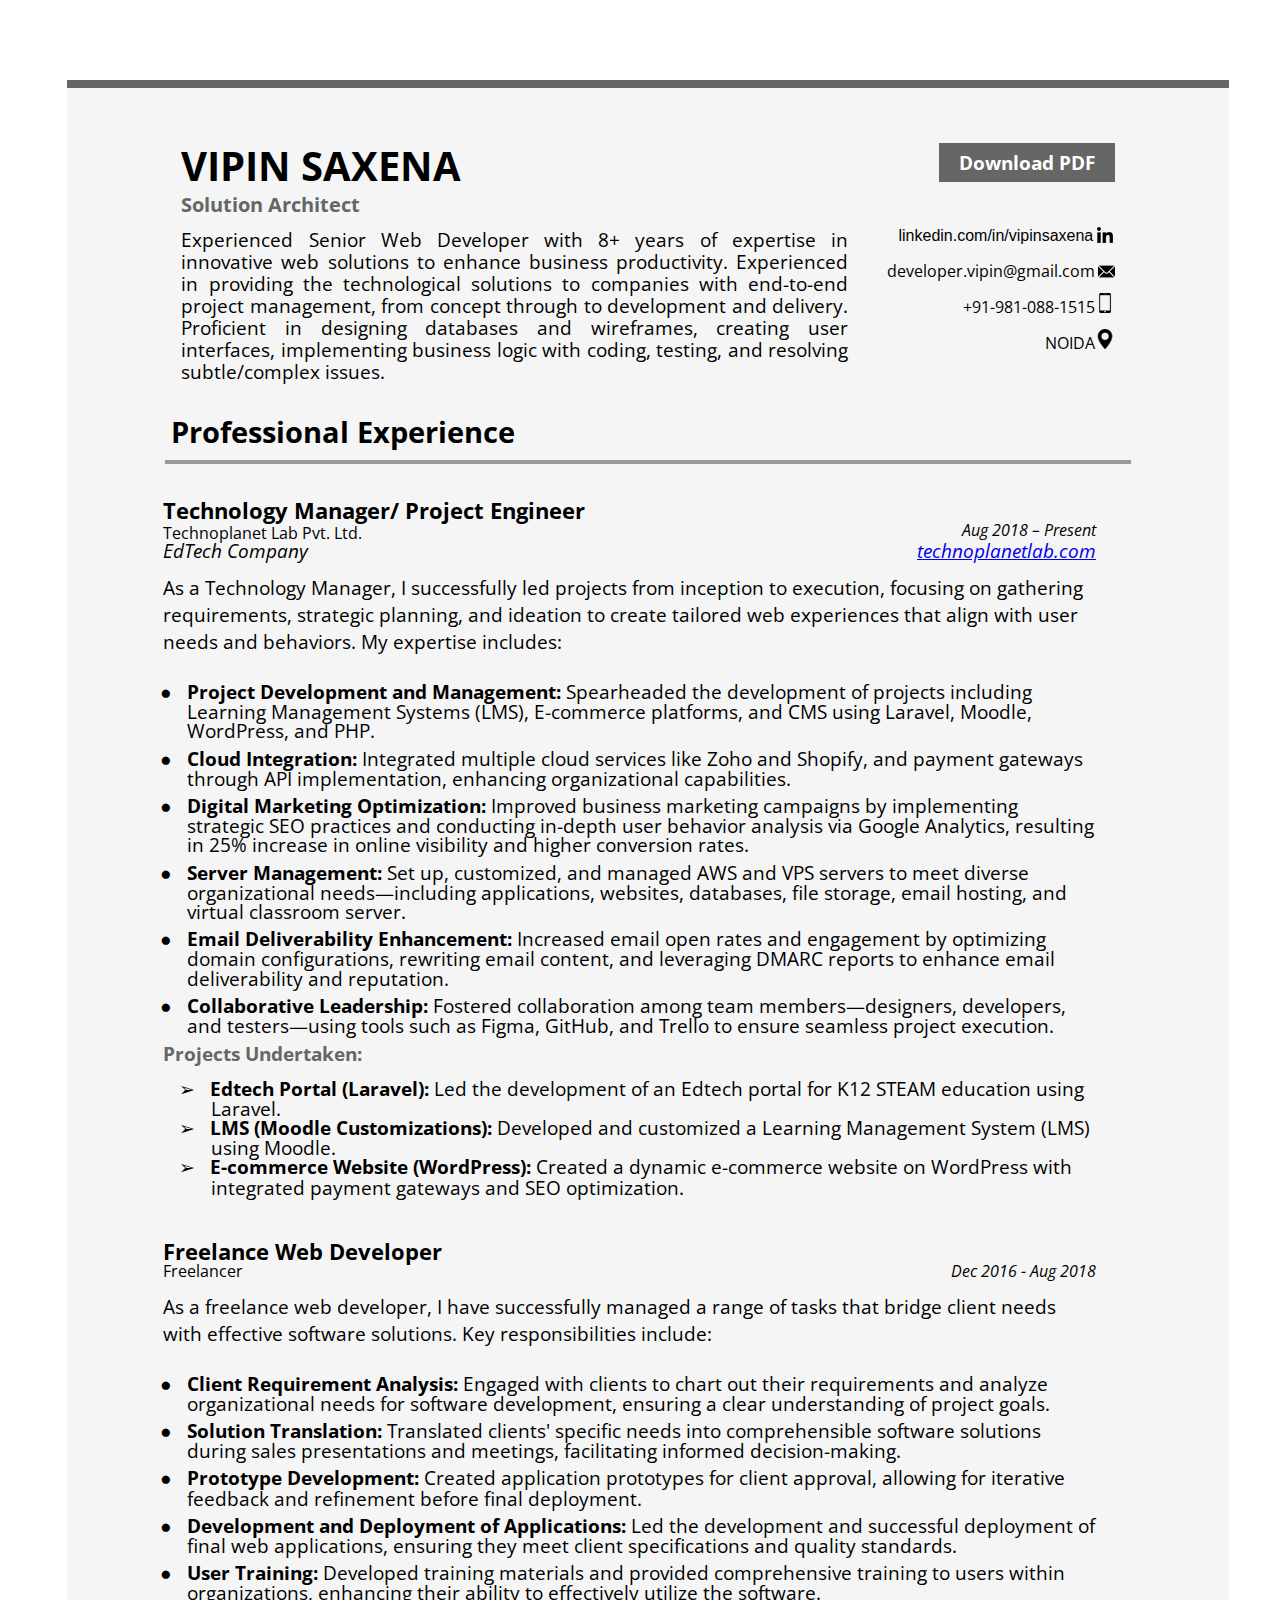
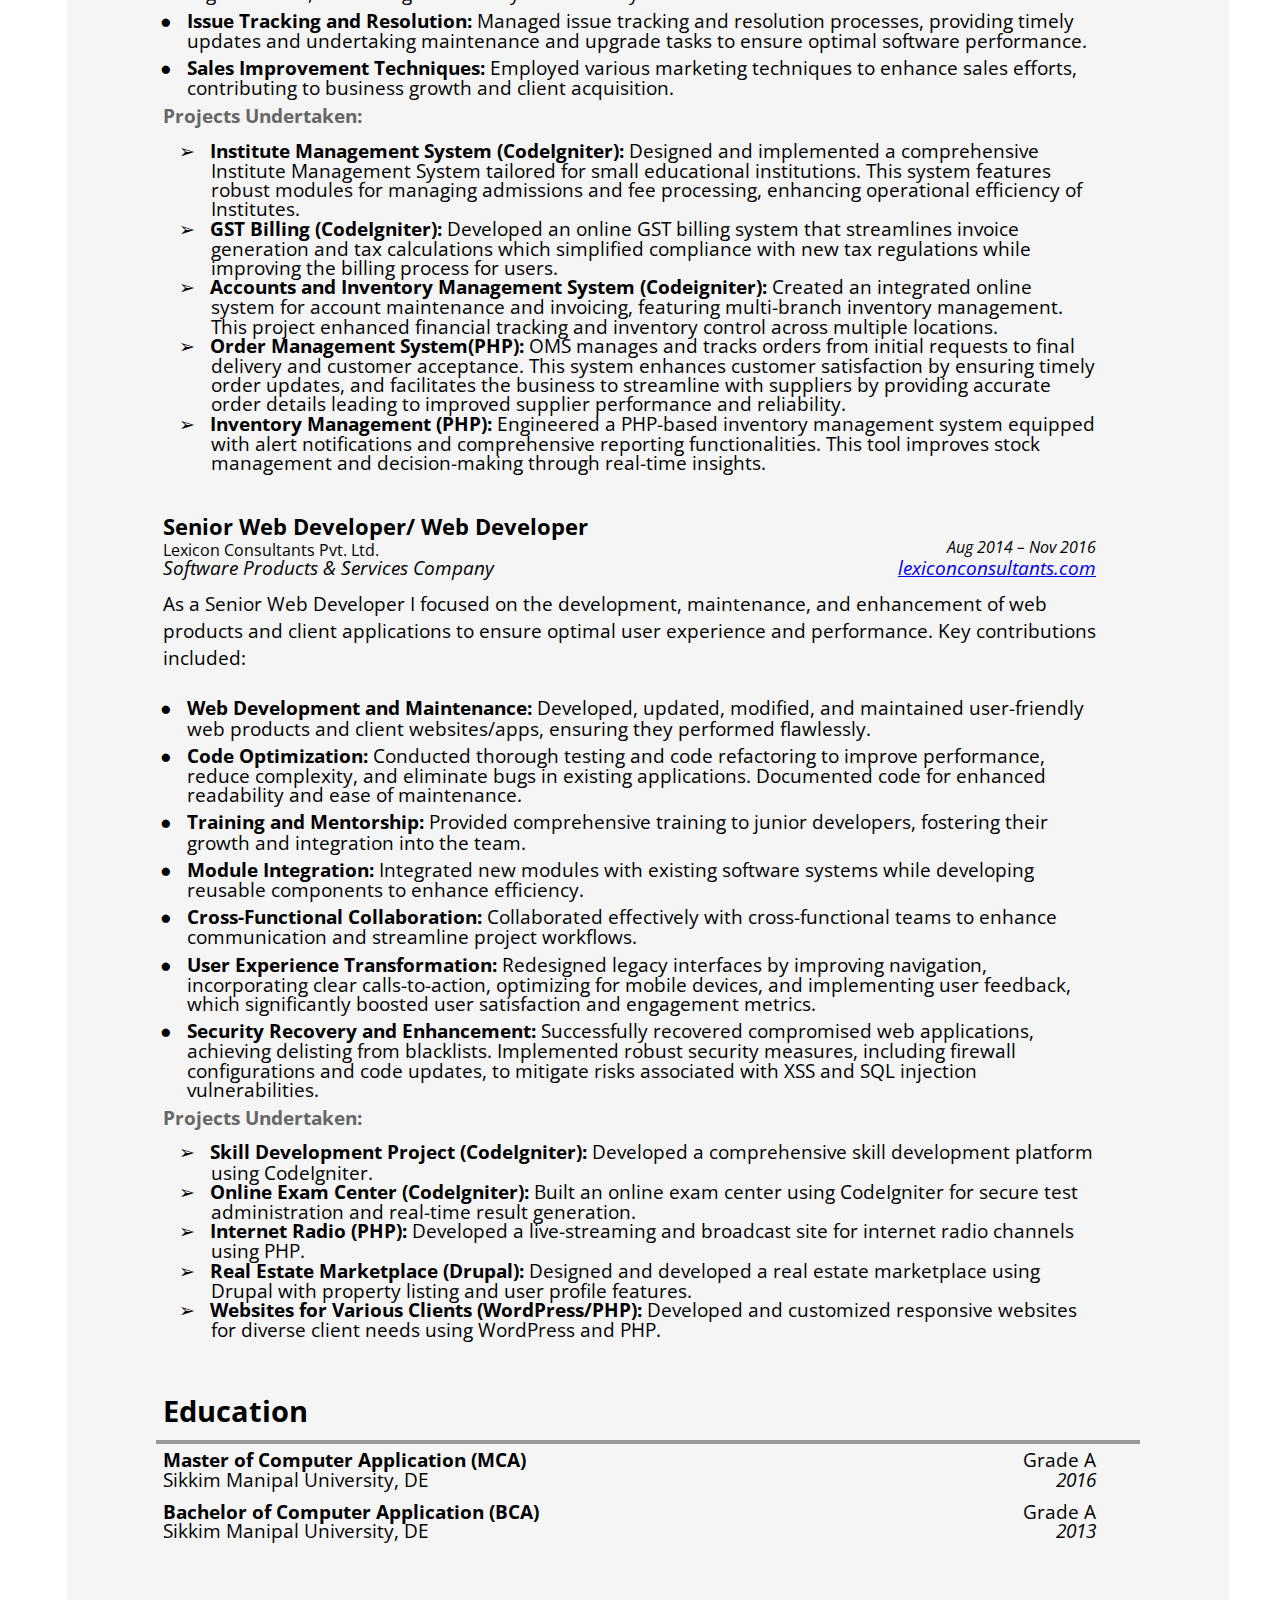
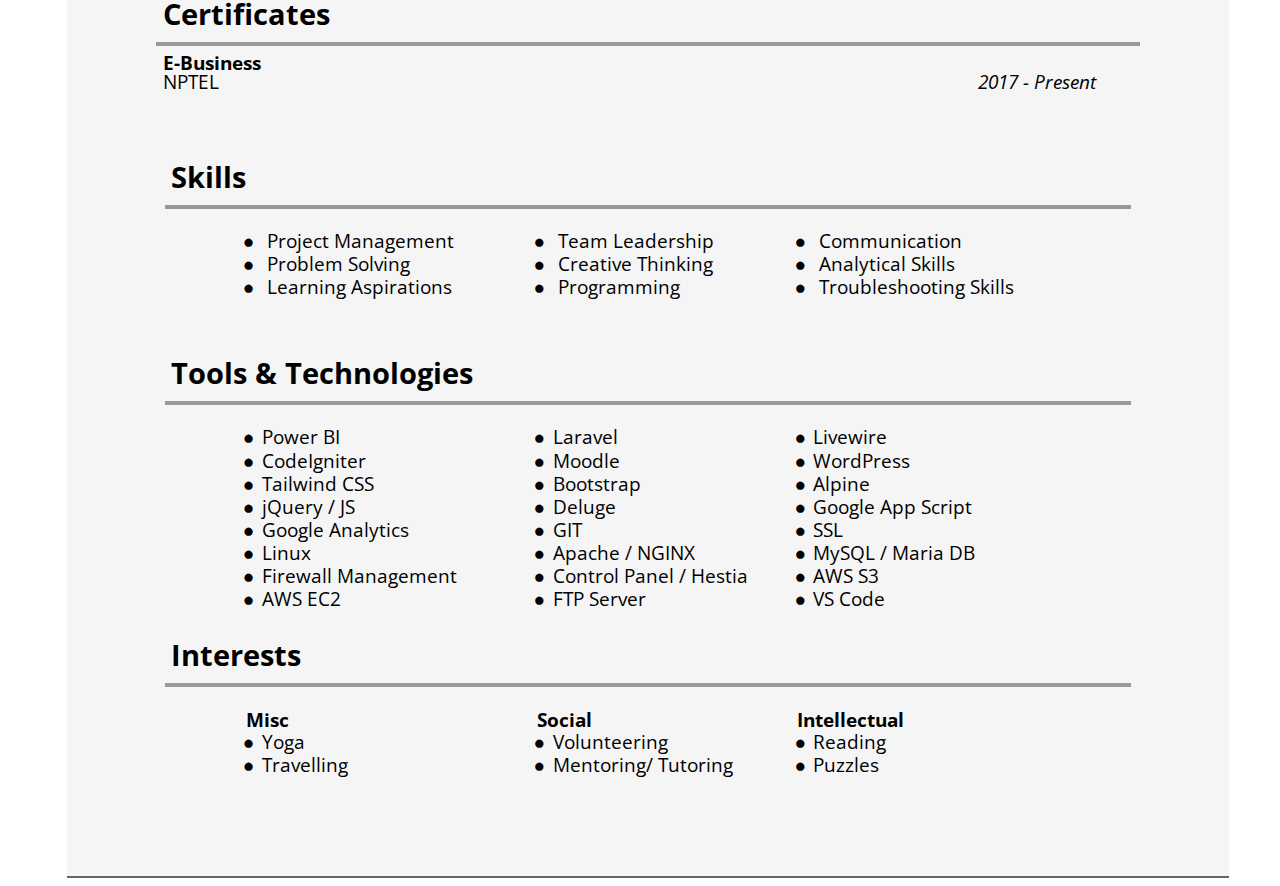
==== commit 7cda3655: "Updated profile name to Solution Architect" ====
--- a/index.html
+++ b/index.html
@@ -18,7 +18,7 @@
               <span class="c41 c73">VIPIN SAXENA</span>
             </p>
             <p class="c30 subtitle">
-              <span class="c76">Senior Web Developer</span>
+              <span class="c76">Solution Architect</span>
             </p>
             <p class="c18">
               <span class="c1"
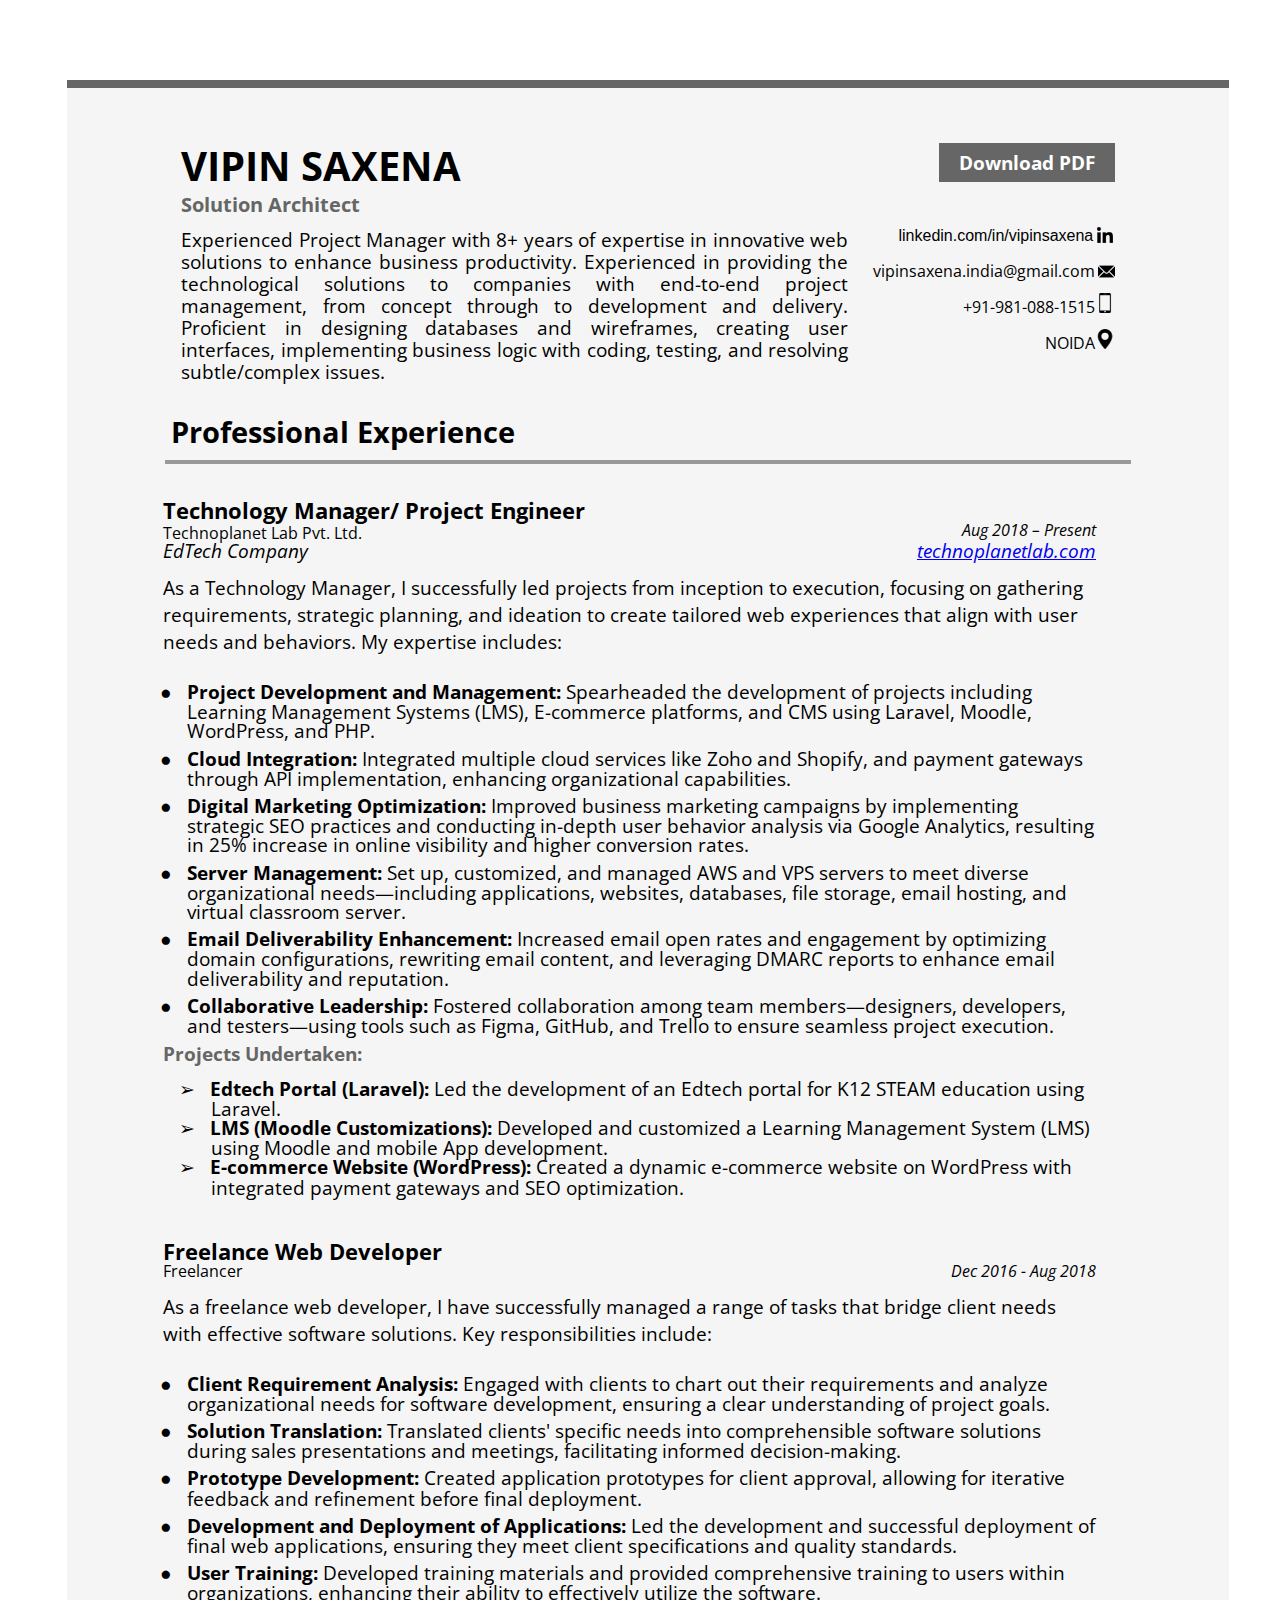
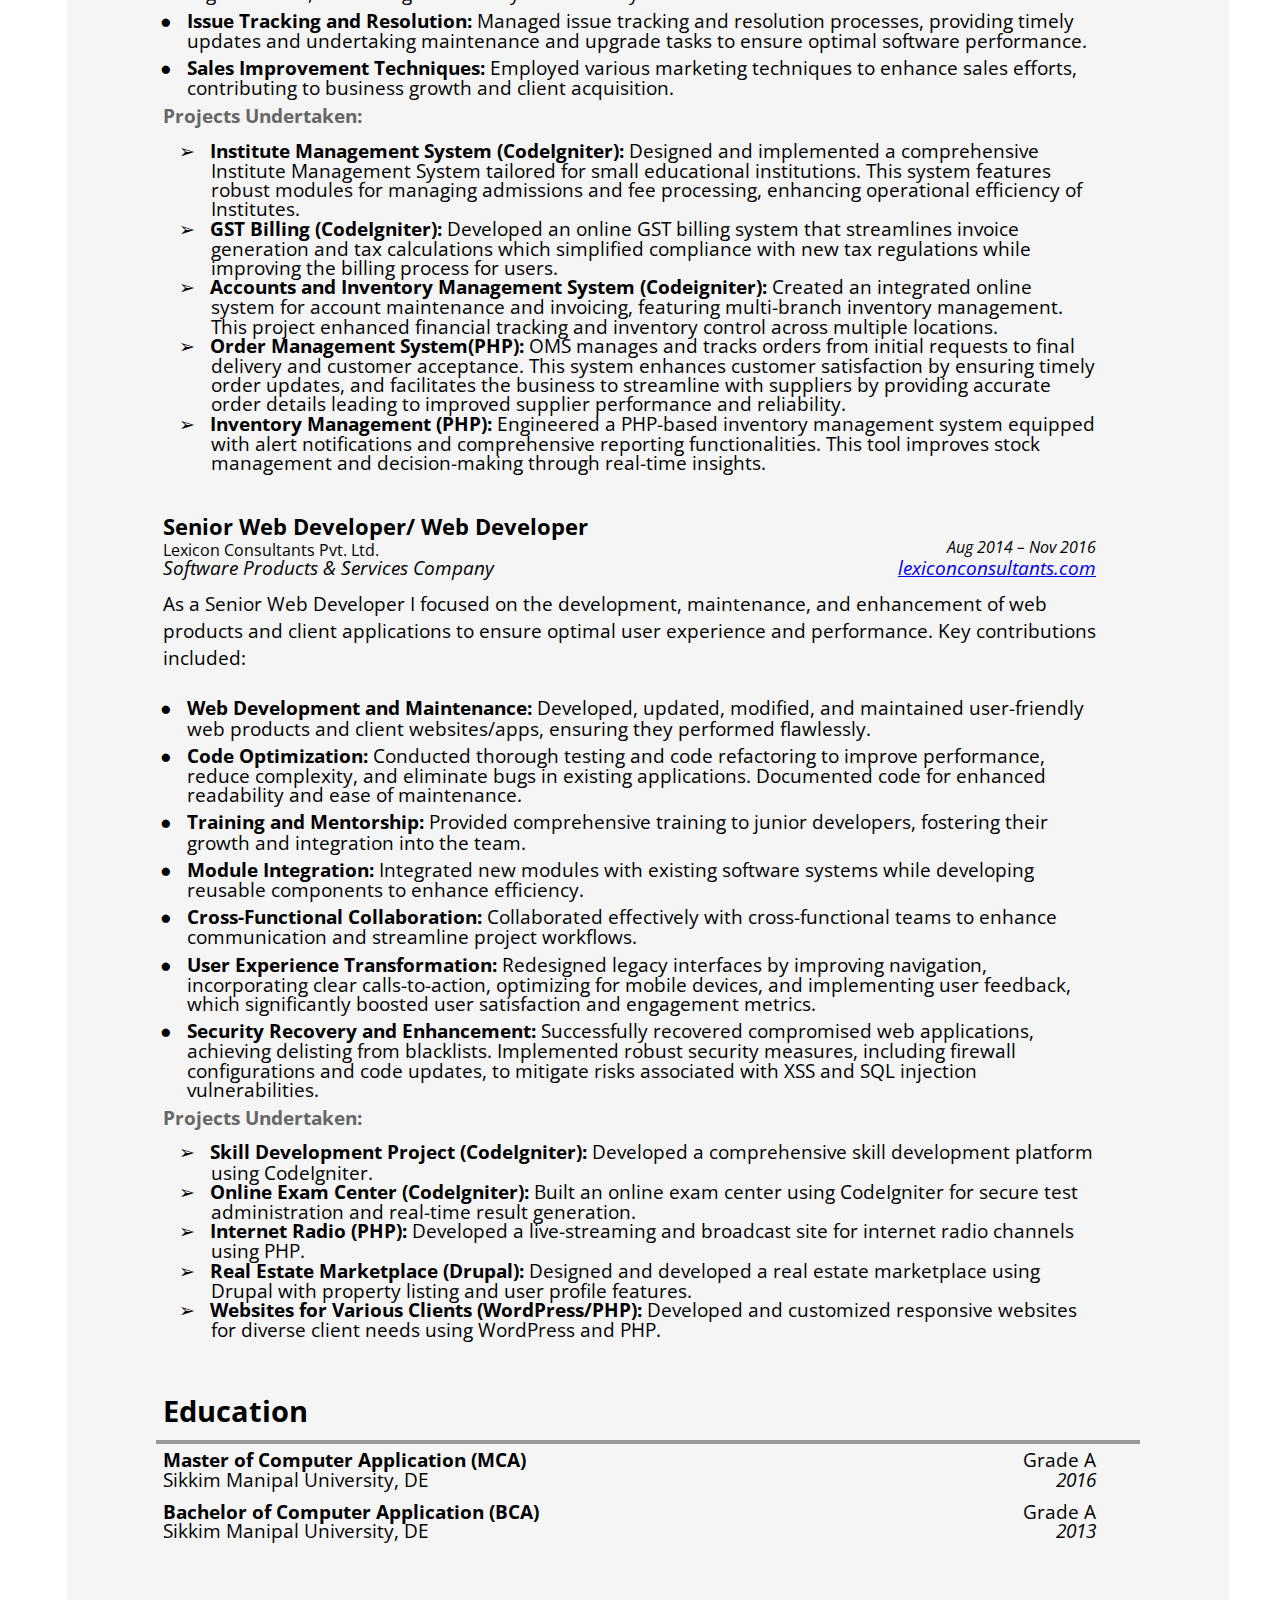
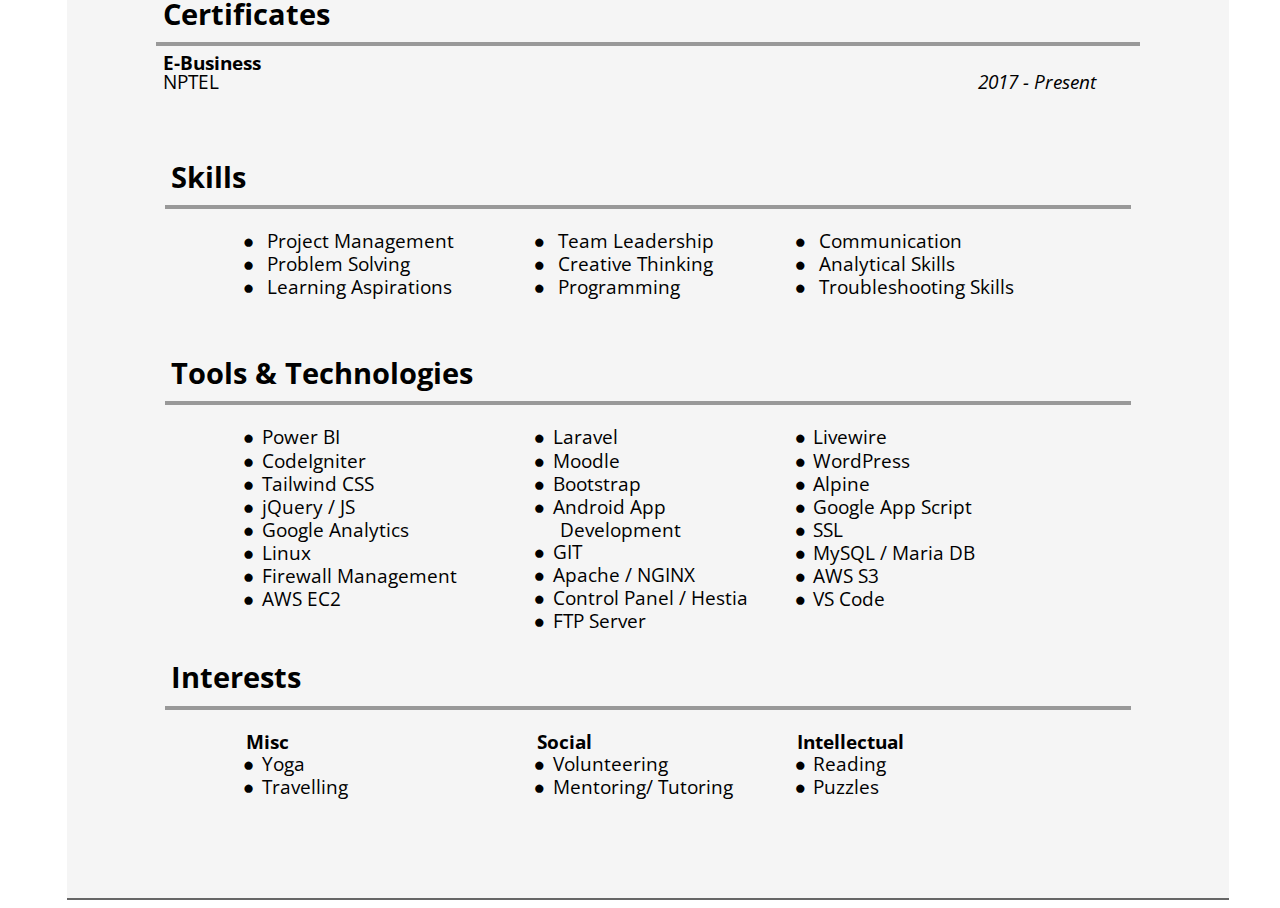
==== commit 442bc3ad: "Changed email and added mobile app development" ====
--- a/index.html
+++ b/index.html
@@ -22,7 +22,7 @@
             </p>
             <p class="c18">
               <span class="c1"
-                >Experienced Senior Web Developer with 8+ years of expertise in innovative web solutions to enhance business productivity. Experienced in providing the technological solutions to companies with end-to-end project management, from concept through to development and delivery. Proficient in designing databases and wireframes, creating user interfaces, implementing business logic with coding, testing, and resolving subtle/complex issues.</span>
+                >Experienced Project Manager with 8+ years of expertise in innovative web solutions to enhance business productivity. Experienced in providing the technological solutions to companies with end-to-end project management, from concept through to development and delivery. Proficient in designing databases and wireframes, creating user interfaces, implementing business logic with coding, testing, and resolving subtle/complex issues.</span>
             </p>
           </td>
           <td class="c16" colspan="1" rowspan="1">
@@ -79,7 +79,7 @@
 
         <tr class="c37">
           <td class="c33" colspan="1" rowspan="1">
-            <p class="c59 c20"><span class="c22"><a class="c24 normal-font yog vidhyutPatra" href="#" name="developer.vipin" type="gmail"  onclick="this.href='mail'+'to'+':'+this.name+'@'+this.type+'.'+'com';"
+            <p class="c59 c20"><span class="c22"><a class="c24 normal-font yog vidhyutPatra" href="#" name="vipinsaxena.india" type="gmail"  onclick="this.href='mail'+'to'+':'+this.name+'@'+this.type+'.'+'com';"
                   >@</a></span
               ><span
                 style="
@@ -274,7 +274,7 @@
                 >
               </li>
               <li class="c7 li-bullet-0">
-                <span class="c1"><span class="bold">LMS (Moodle Customizations):</span> Developed and customized a Learning Management System (LMS) using Moodle.</span>
+                <span class="c1"><span class="bold">LMS (Moodle Customizations):</span> Developed and customized a Learning Management System (LMS) using Moodle and mobile App development.</span>
               </li>
               <li class="c7 li-bullet-0">
                 <span class="c1"><span class="bold">E-commerce Website (WordPress):</span> Created a dynamic e-commerce website on WordPress with integrated payment gateways and SEO optimization.</span>
@@ -681,7 +681,7 @@
               <li class="c0 li-bullet-0"><span class="c1">Laravel</span></li>
               <li class="c0 li-bullet-0"><span class="c1">Moodle</span></li>
               <li class="c0 li-bullet-0"><span class="c1">Bootstrap</span></li>
-              <li class="c0 li-bullet-0"><span class="c1">Deluge</span></li>
+              <li class="c0 li-bullet-0"><span class="c1">Android App Development</span></li>
               <li class="c0 li-bullet-0"><span class="c1">GIT</span></li>
               <li class="c0 li-bullet-0"><span class="c1">Apache / NGINX</span></li>
               <li class="c0 li-bullet-0"><span class="c1">Control Panel / Hestia</span></li>
--- a/style.css
+++ b/style.css
@@ -1369,7 +1369,7 @@
 }
 
 a.yog { unicode-bidi:bidi-override; direction:rtl }
-a.yog.vidhyutPatra:after { content:"nipiv.repoleved" }
+a.yog.vidhyutPatra:after { content:"aidni.anexasnipiv" }
 a.yog.vidhyutPatra:before { content:"moc.liamg" }
 a.yog.durbhash:after { content:"0-189-19+" }
 a.yog.durbhash:before { content:"5151-" }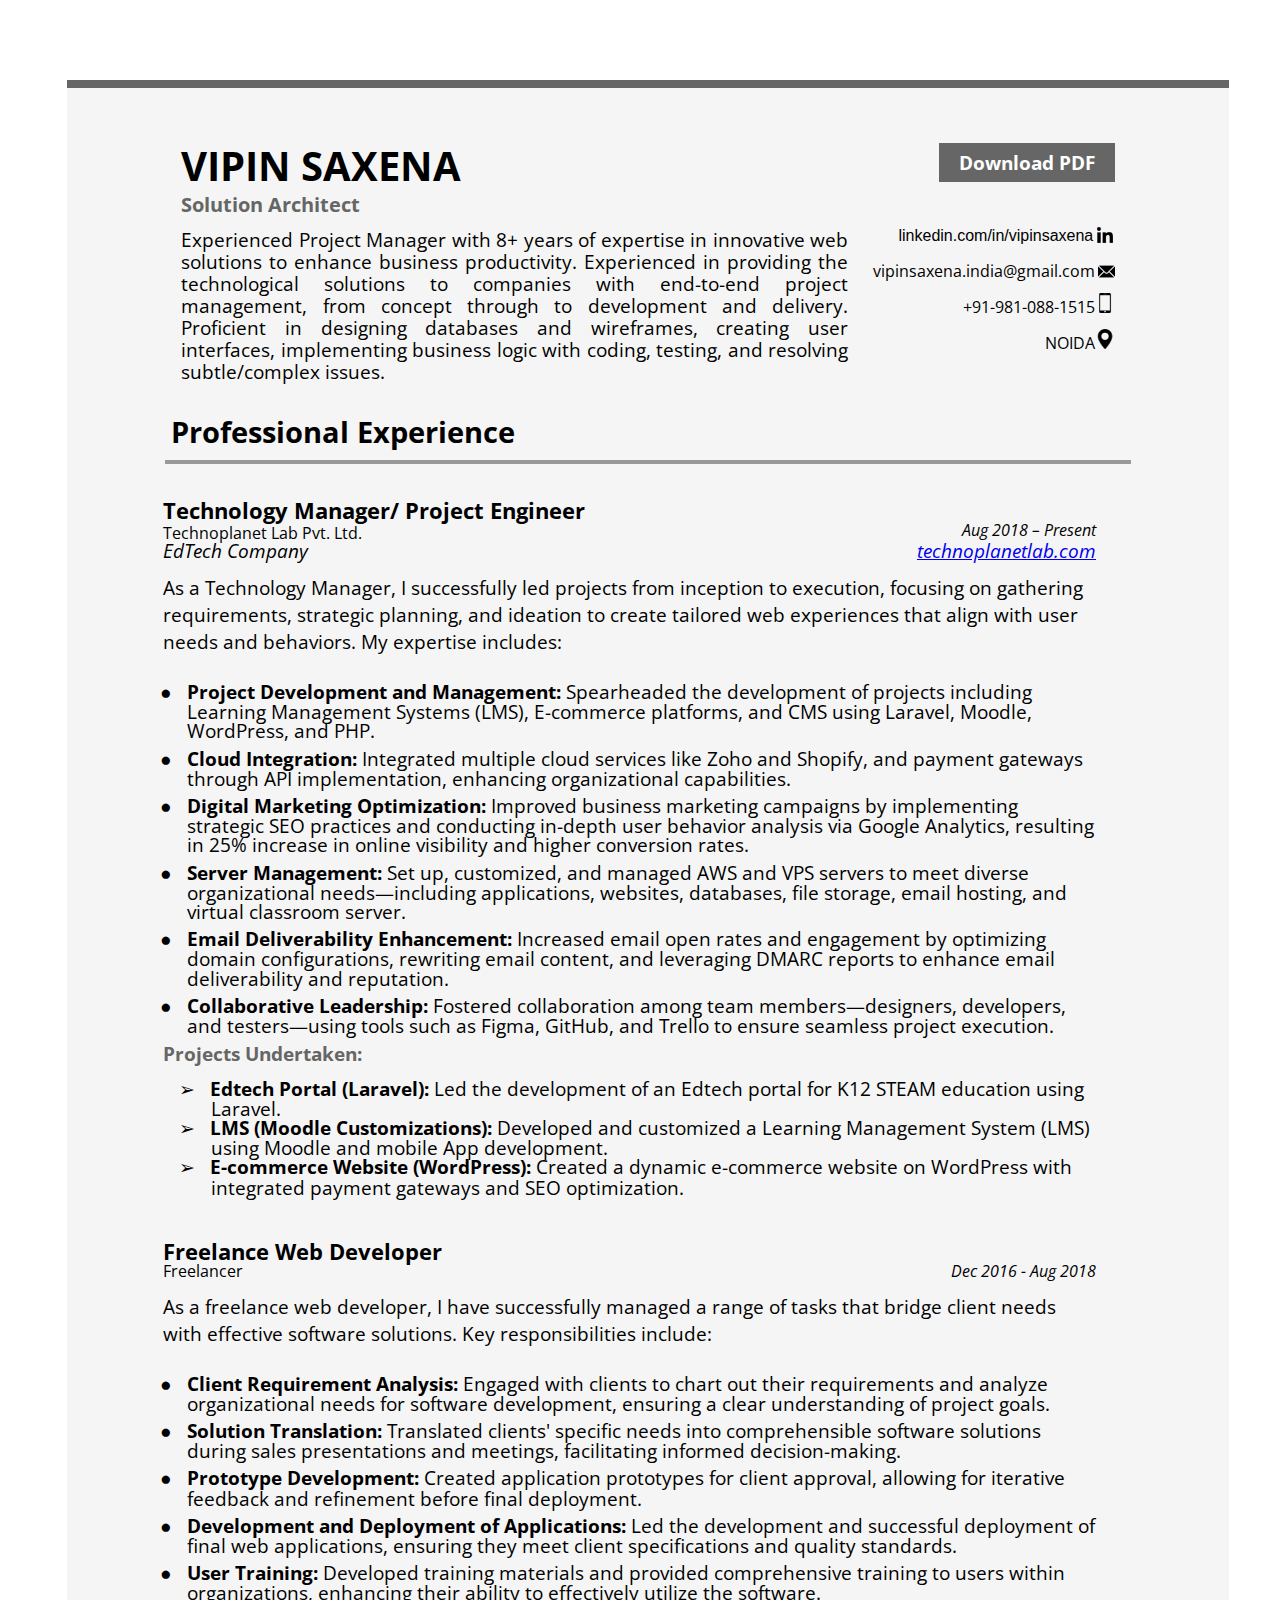
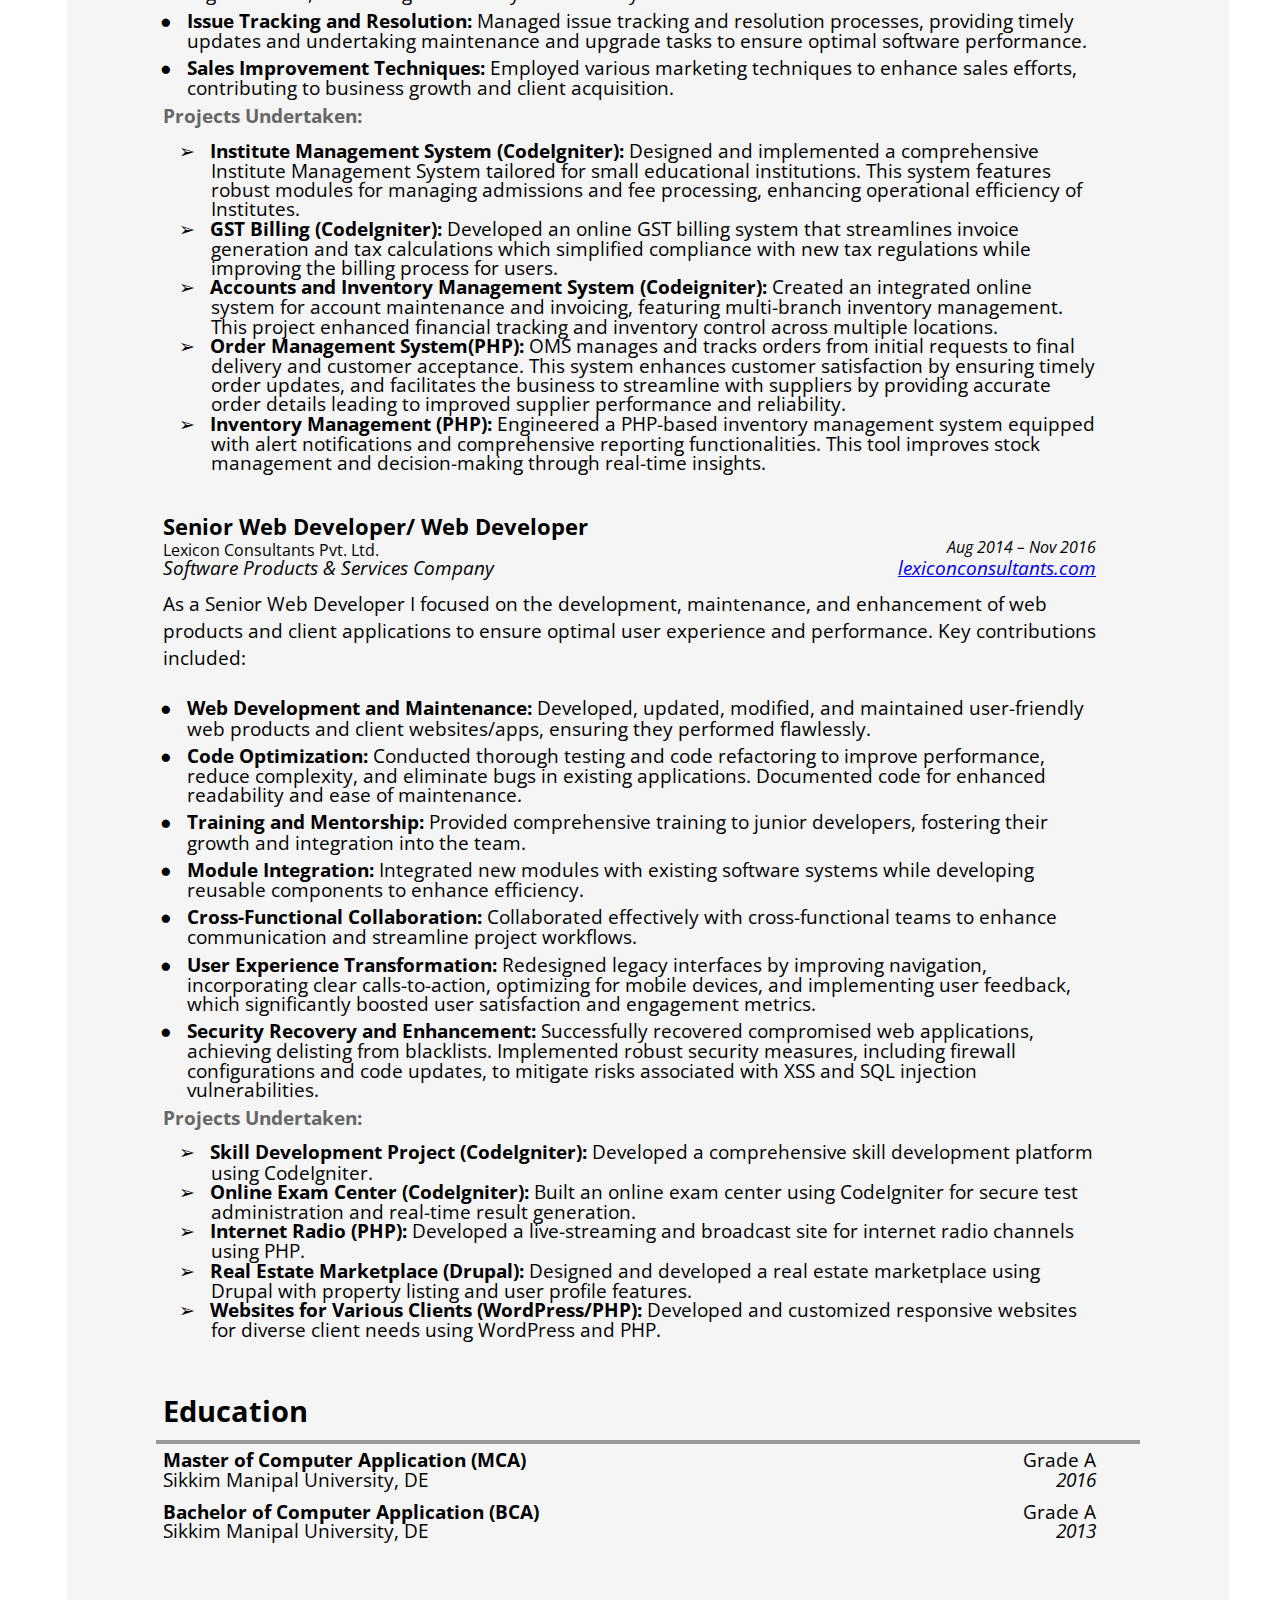
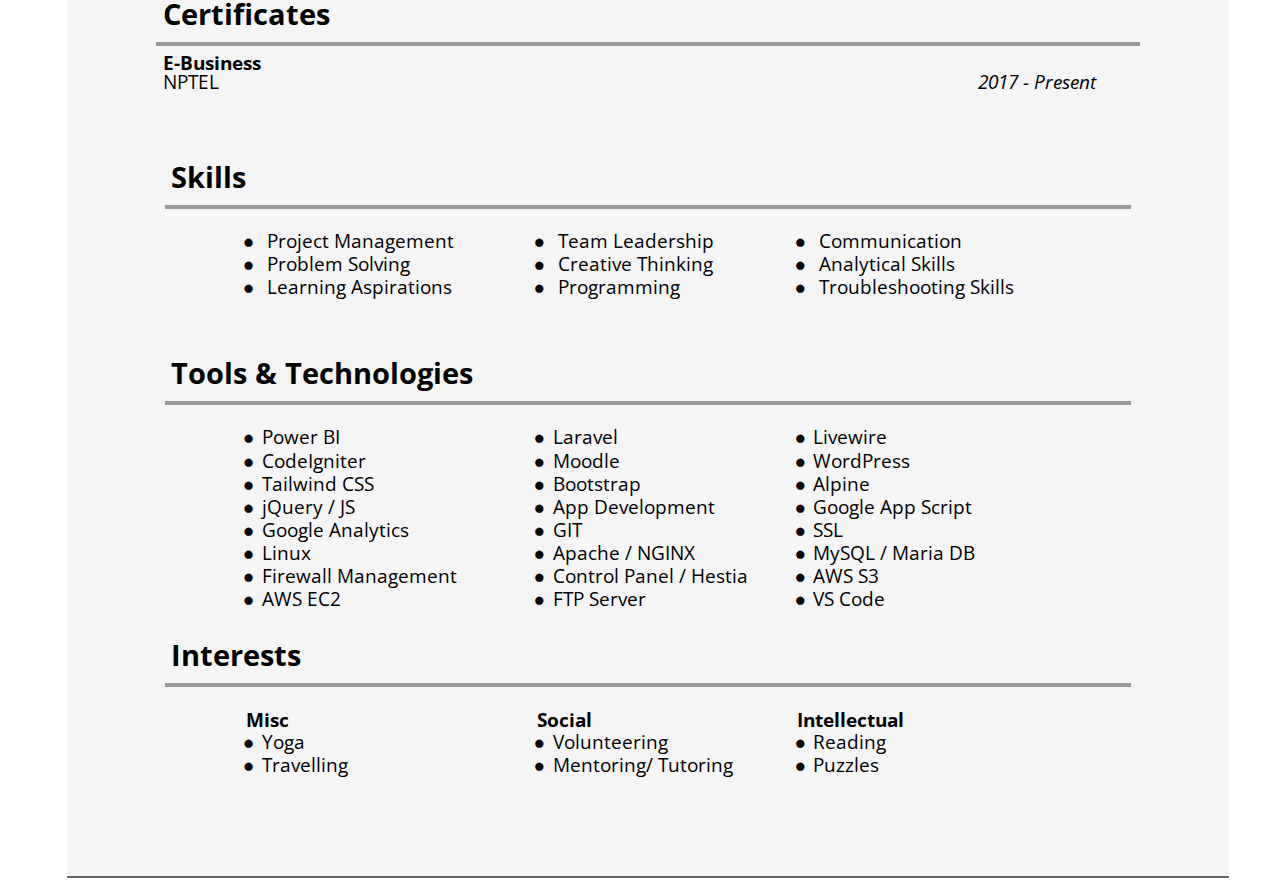
==== commit 2ab2eee5: "Updated app development" ====
--- a/index.html
+++ b/index.html
@@ -681,7 +681,7 @@
               <li class="c0 li-bullet-0"><span class="c1">Laravel</span></li>
               <li class="c0 li-bullet-0"><span class="c1">Moodle</span></li>
               <li class="c0 li-bullet-0"><span class="c1">Bootstrap</span></li>
-              <li class="c0 li-bullet-0"><span class="c1">Android App Development</span></li>
+              <li class="c0 li-bullet-0"><span class="c1">App Development</span></li>
               <li class="c0 li-bullet-0"><span class="c1">GIT</span></li>
               <li class="c0 li-bullet-0"><span class="c1">Apache / NGINX</span></li>
               <li class="c0 li-bullet-0"><span class="c1">Control Panel / Hestia</span></li>
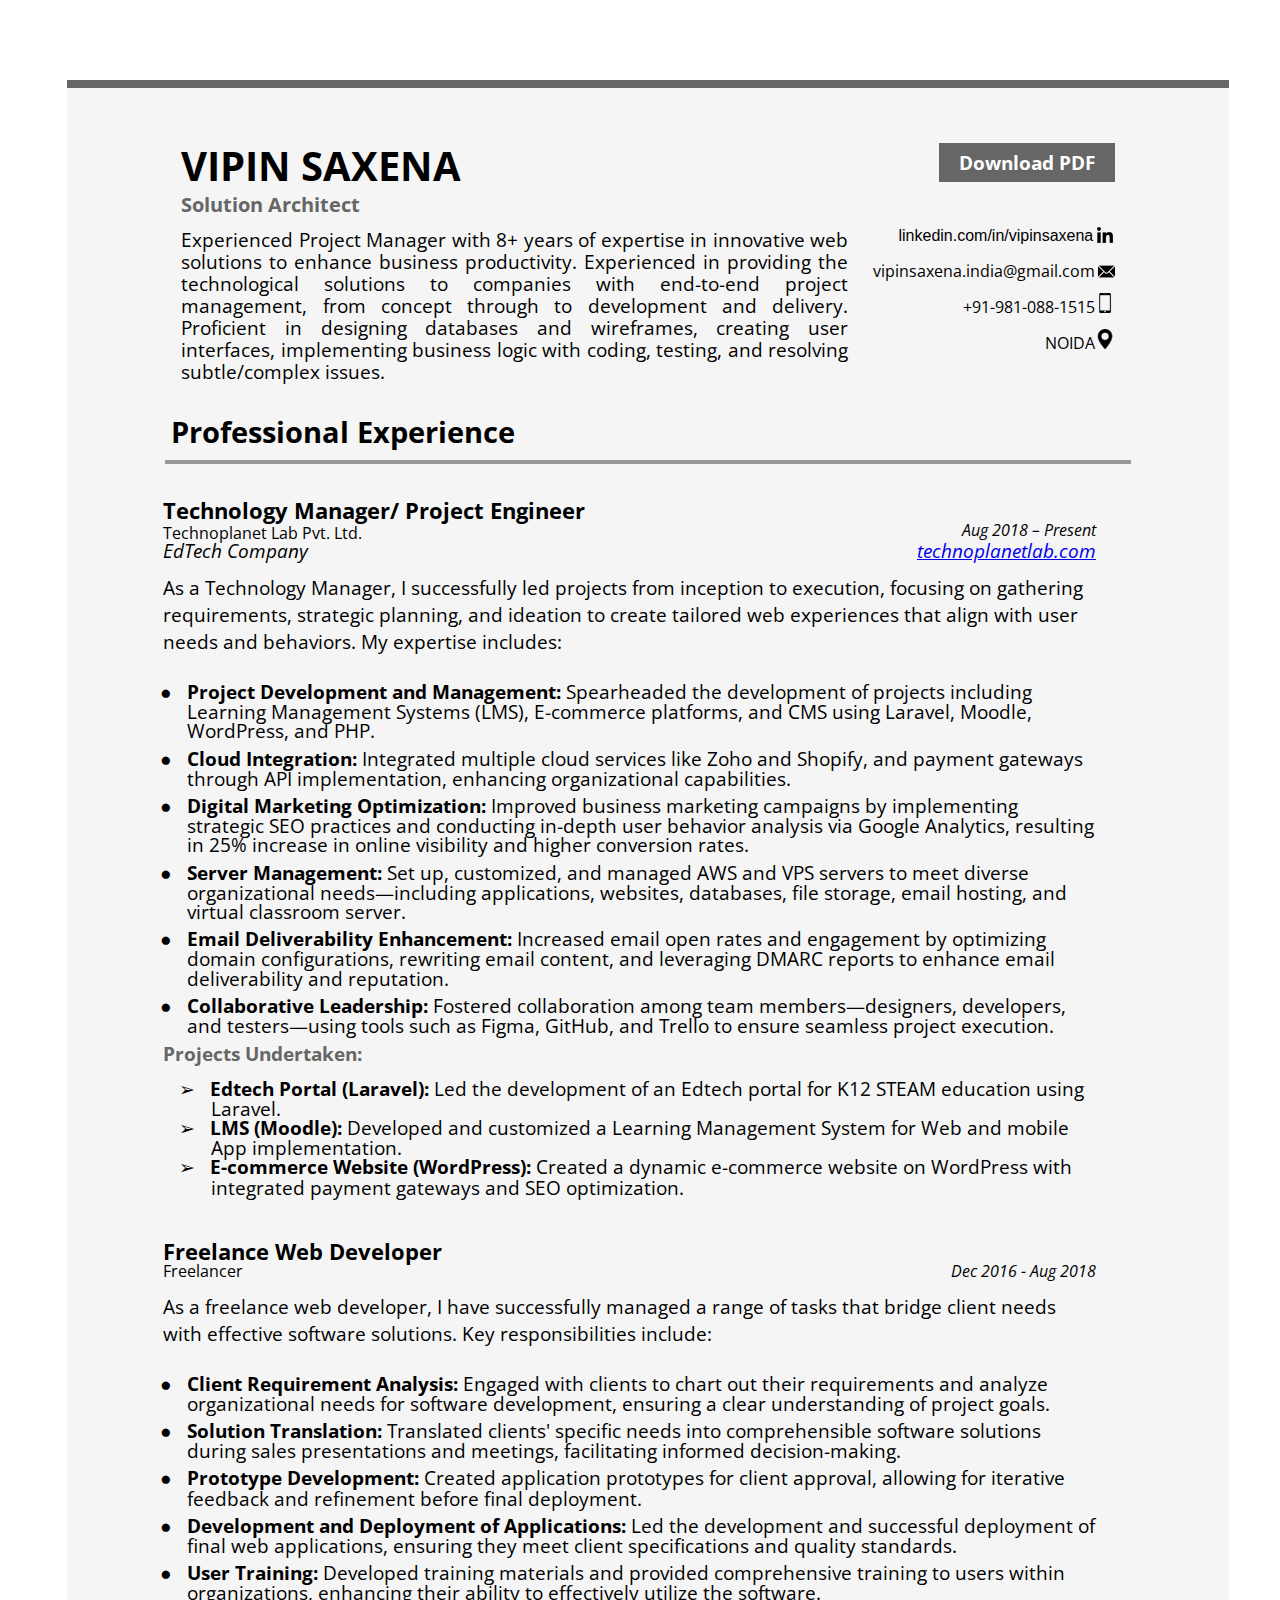
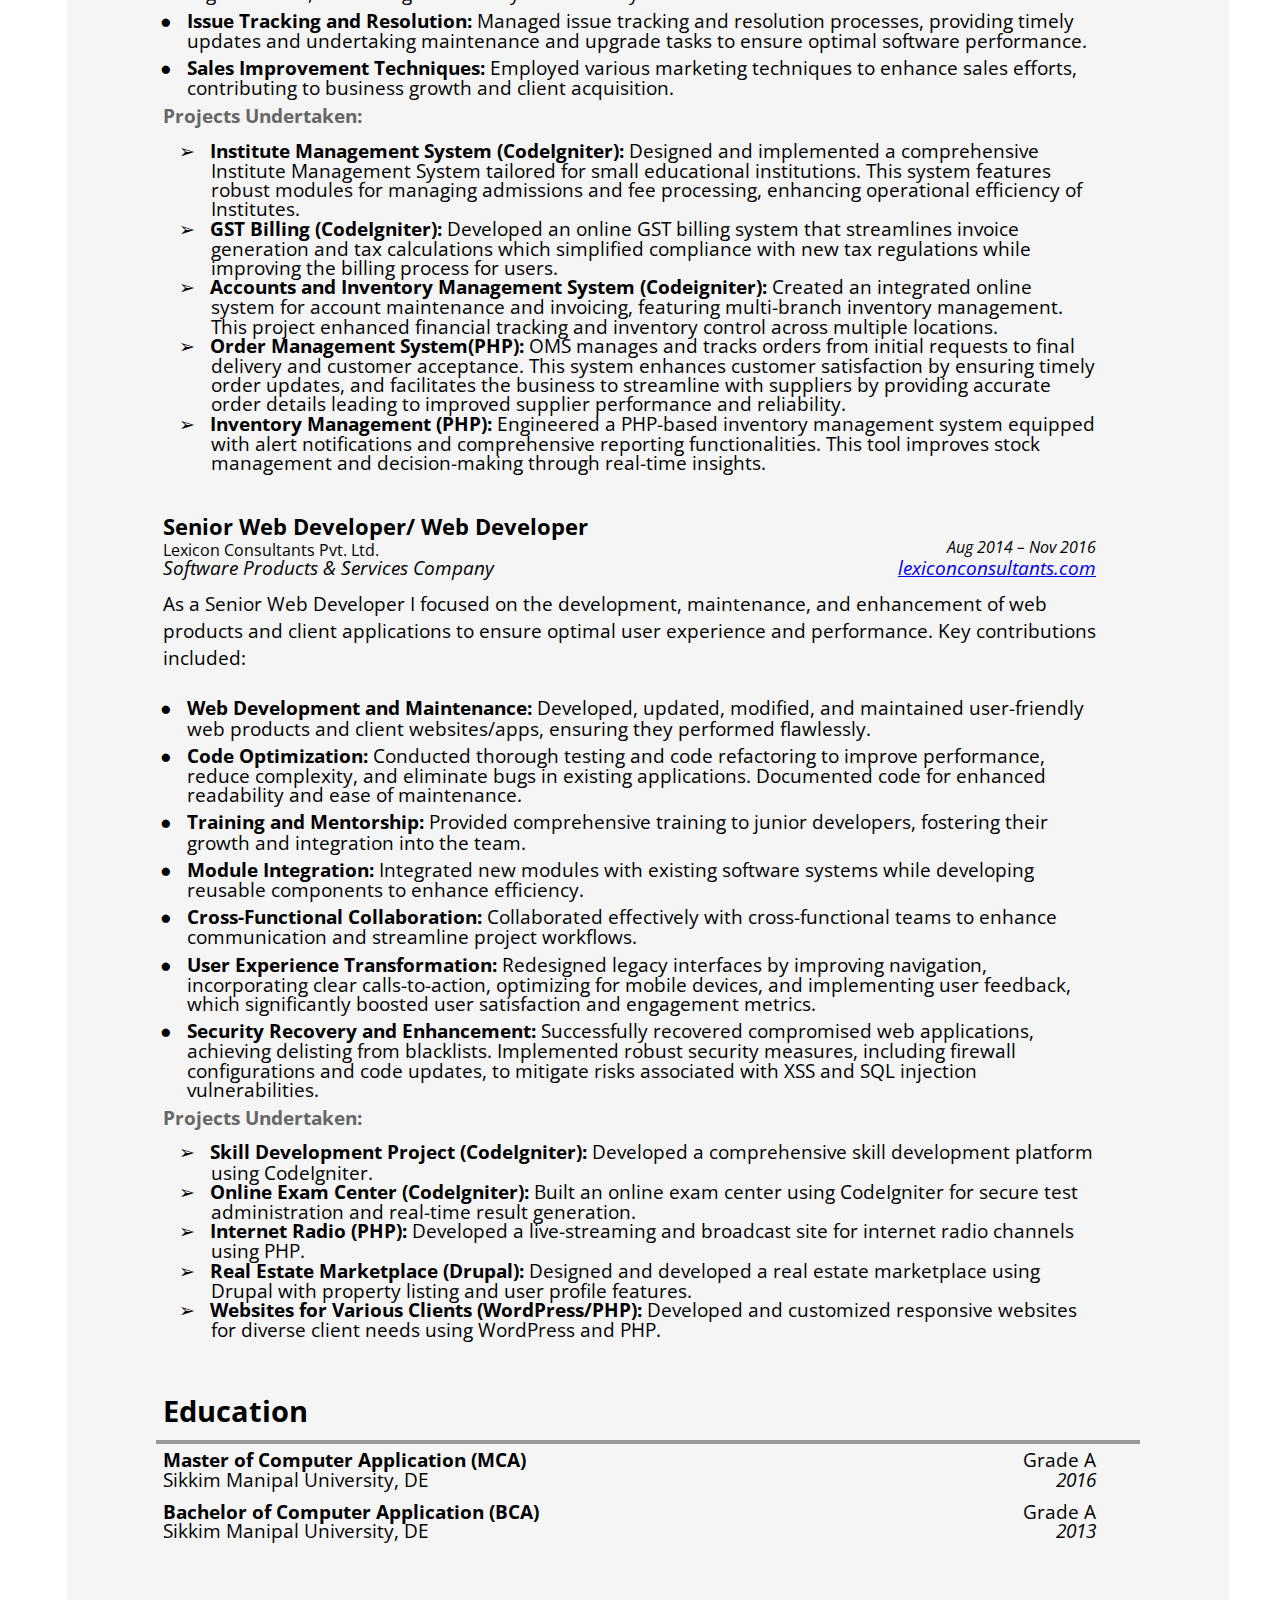
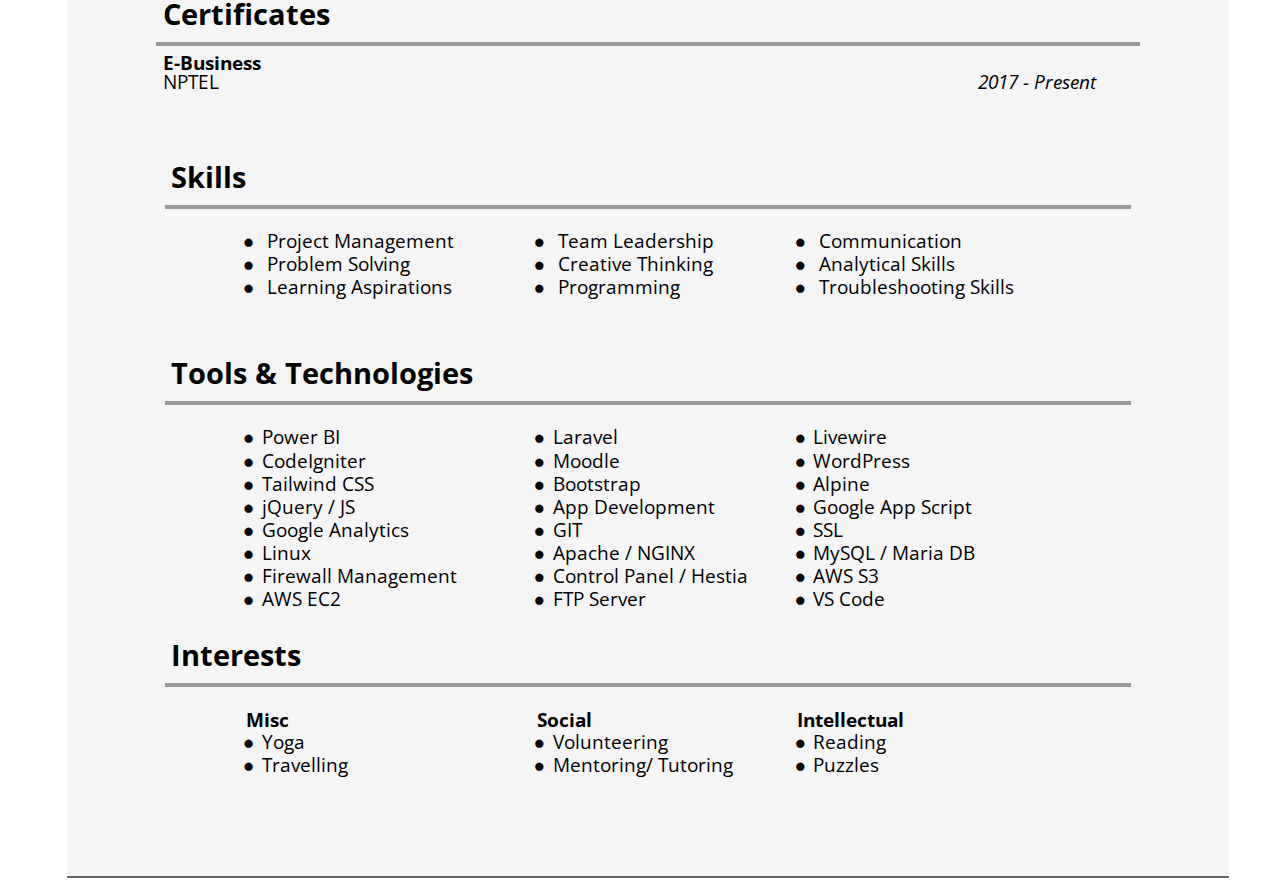
==== commit a5cc3e71: "Updated app development in LMS" ====
--- a/index.html
+++ b/index.html
@@ -274,7 +274,7 @@
                 >
               </li>
               <li class="c7 li-bullet-0">
-                <span class="c1"><span class="bold">LMS (Moodle Customizations):</span> Developed and customized a Learning Management System (LMS) using Moodle and mobile App development.</span>
+                <span class="c1"><span class="bold">LMS (Moodle):</span> Developed and customized a Learning Management System for Web and mobile App implementation.</span>
               </li>
               <li class="c7 li-bullet-0">
                 <span class="c1"><span class="bold">E-commerce Website (WordPress):</span> Created a dynamic e-commerce website on WordPress with integrated payment gateways and SEO optimization.</span>
